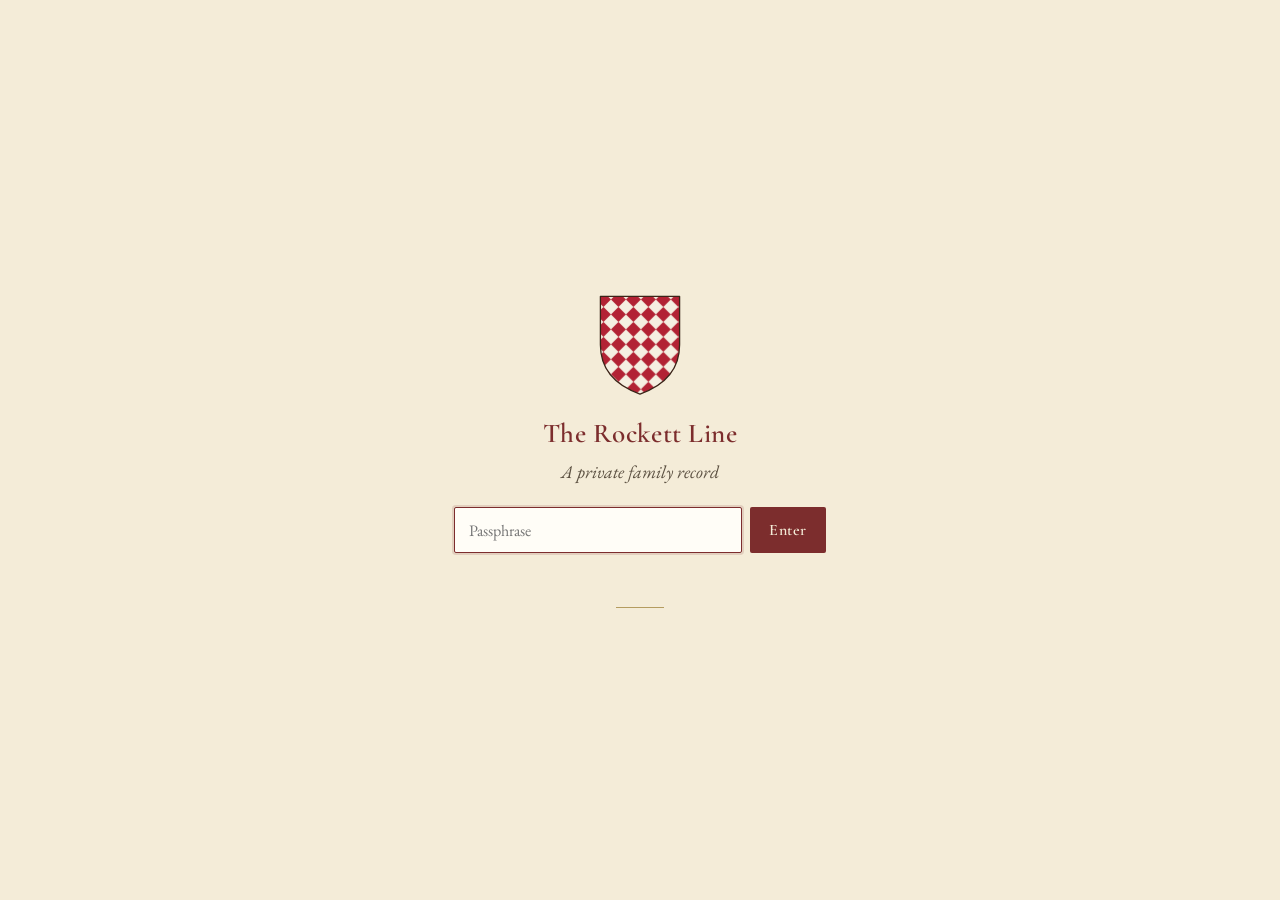
==== connections.html @ 7675bb27 "Sync public site from geneology-researcher@cb0ea0f5 Mirrored from public-site/ by the sync-public-si" ====
<!DOCTYPE html>
<html lang="en">
<head>
<meta charset="utf-8">
<meta name="viewport" content="width=device-width, initial-scale=1">
<meta name="robots" content="noindex, nofollow">
<title>Rockett — How the Branches Connect</title>
<link rel="preconnect" href="https://fonts.googleapis.com">
<link rel="preconnect" href="https://fonts.gstatic.com" crossorigin>
<link href="https://fonts.googleapis.com/css2?family=Cormorant+Garamond:ital,wght@0,400;0,500;0,600;0,700;1,400&family=EB+Garamond:ital,wght@0,400;0,500;1,400&display=swap" rel="stylesheet">
<style>
  :root{
    --ink:#2b2118; --ink-soft:#5c5142; --parch:#f4ecd8; --parch-2:#efe5cc;
    --line:#cdbf9e; --oxblood:#7c2d2d; --gold:#9a7b2e; --leaf:#6a6253;
  }
  *{box-sizing:border-box}
  body{margin:0;color:var(--ink);background:var(--parch);
    background-image:radial-gradient(circle at 20% 8%,rgba(255,255,255,.5),transparent 40%),
      radial-gradient(circle at 85% 80%,rgba(154,123,46,.06),transparent 45%);
    font-family:'EB Garamond',Georgia,serif;font-size:18px;line-height:1.5}
  body::before{content:"";position:fixed;inset:0;pointer-events:none;opacity:.035;z-index:0;
    background-image:url("data:image/svg+xml,%3Csvg xmlns='http://www.w3.org/2000/svg' width='160' height='160'%3E%3Cfilter id='n'%3E%3CfeTurbulence type='fractalNoise' baseFrequency='0.9' numOctaves='2'/%3E%3C/filter%3E%3Crect width='100%25' height='100%25' filter='url(%23n)'/%3E%3C/svg%3E")}

  #gate{position:fixed;inset:0;z-index:10;display:flex;align-items:center;justify-content:center;background:var(--parch)}
  .lock{max-width:30rem;width:90%;text-align:center;padding:2.5rem 2rem}
  .lock .crest-svg{width:88px;height:auto;margin-bottom:.4rem}
  .lock h2{font-family:'Cormorant Garamond',serif;font-weight:600;font-size:1.7rem;margin:.2rem 0 .1rem;letter-spacing:.02em;color:var(--oxblood)}
  .lock p{color:var(--ink-soft);margin:.2rem 0 1.4rem;font-style:italic}
  .lock form{display:flex;gap:.5rem;justify-content:center}
  .lock input{flex:1;max-width:18rem;padding:.7rem .9rem;font-family:inherit;font-size:1rem;border:1px solid var(--line);background:#fffdf7;color:var(--ink);border-radius:2px}
  .lock input:focus{outline:none;border-color:var(--oxblood);box-shadow:0 0 0 2px rgba(124,45,45,.15)}
  .lock button{padding:.7rem 1.2rem;font-family:'Cormorant Garamond',serif;font-weight:600;font-size:1rem;letter-spacing:.04em;background:var(--oxblood);color:#f4ecd8;border:none;border-radius:2px;cursor:pointer}
  .lock button:hover{background:#641f1f}
  .lock .err{color:var(--oxblood);min-height:1.2em;font-size:.92rem;margin-top:.9rem}
  .lock .rule{width:3rem;height:1px;background:var(--gold);margin:1.4rem auto 0;opacity:.7}

  #content{position:relative;z-index:1;max-width:62rem;margin:0 auto;padding:3rem 1.5rem 5rem;display:none}
  .masthead{text-align:center;margin-bottom:2.2rem}
  .masthead .crest-svg{width:120px;height:auto;margin:0 auto .6rem;display:block}
  .kicker{text-transform:uppercase;letter-spacing:.28em;font-size:.7rem;color:var(--gold);margin:0 0 .8rem}
  .masthead h1{font-family:'Cormorant Garamond',serif;font-weight:700;font-size:3.4rem;line-height:1;margin:0 0 .6rem;color:var(--oxblood)}
  .masthead .sub{font-style:italic;color:var(--ink-soft);margin:.2rem 0 1rem;font-size:1.05rem}
  .masthead .stats{font-variant:small-caps;letter-spacing:.06em;color:var(--leaf);font-size:.95rem}
  .legend{font-size:.82rem;color:var(--ink-soft);margin-top:1rem}
  .swatch{display:inline-block;width:.8rem;height:.8rem;border-radius:50%;vertical-align:-1px;margin-right:.15rem}
  .swatch.spine{background:var(--oxblood)} .swatch.coll{background:var(--line)}
  .ver{color:var(--gold);font-size:.8em;vertical-align:.15em;margin-left:.2em}
  .hint{font-size:.8rem;color:var(--leaf);margin-top:.9rem}
  .hint button{font-family:inherit;font-size:.78rem;background:none;border:1px solid var(--line);color:var(--ink-soft);border-radius:2px;padding:.18rem .5rem;cursor:pointer;margin-left:.2rem}
  .hint button:hover{border-color:var(--oxblood);color:var(--oxblood)}

  .tree ul{list-style:none;margin:0;padding-left:1.6rem;position:relative}
  .tree ul.root{padding-left:0}
  .tree li{position:relative;padding:.28rem 0 .28rem 1.1rem}
  .tree ul:not(.root)>li::before{content:"";position:absolute;left:0;top:0;bottom:0;border-left:1px solid var(--line)}
  .tree ul:not(.root)>li::after{content:"";position:absolute;left:0;top:1.15rem;width:.9rem;border-top:1px solid var(--line)}
  .tree ul:not(.root)>li:last-child::before{bottom:calc(100% - 1.15rem)}

  .card{display:inline-block;vertical-align:top;position:relative}
  .tw{position:absolute;left:-1.55rem;top:.15rem;width:1.1rem;height:1.1rem;line-height:1.05rem;
    text-align:center;color:var(--oxblood);cursor:pointer;font-size:.7rem;border:1px solid var(--line);
    border-radius:2px;background:var(--parch-2);user-select:none}
  .tw::before{content:"\25be"}
  li.collapsed>.card>.tw::before{content:"\25b8"}
  li.collapsed>ul{display:none}
  .tw:hover{border-color:var(--oxblood)}

  .nm{font-weight:600;font-size:1.06rem}
  .d{color:var(--ink-soft);margin-left:.45rem;font-size:.92rem;white-space:nowrap}
  .pl{display:block;color:var(--leaf);font-size:.82rem;font-style:italic;margin-top:-.1rem}
  .sp{display:block;font-size:.86rem;color:var(--ink-soft)}
  .sp .d{margin-left:.15rem}
  .oc{display:inline-block;font-size:.74rem;color:var(--leaf);font-variant:small-caps;letter-spacing:.05em;margin-right:.5rem}
  .hold{display:inline-block;font-size:.76rem;color:var(--gold);font-style:italic}
  .emig{display:inline-block;margin-left:.45rem;font-size:.8rem;color:var(--gold);font-style:italic}

  .node.spine>.card>.nm{color:var(--oxblood);font-weight:700}
  .node.spine>.card{border-left:2px solid var(--oxblood);padding-left:.55rem;margin-left:-.55rem}
  .node.spine>.card>.tw{left:-2.1rem}
  .leaf>.card>.nm{color:var(--leaf);font-weight:500}

  footer{text-align:center;margin-top:3rem;padding-top:1.5rem;border-top:1px solid var(--line);color:var(--leaf);font-style:italic;font-size:.85rem}
  .backlink{margin:0 0 1.4rem;font-size:.82rem;font-variant:small-caps;letter-spacing:.08em}
  footer a,.backlink a{color:var(--oxblood);text-decoration:none;border-bottom:1px solid var(--line)}
  footer a:hover,.backlink a:hover{border-color:var(--oxblood)}

  @media print{
    #gate{display:none!important} #content{display:block!important}
    .hint,.tw{display:none!important} li.collapsed>ul{display:block!important}
    body{background:#fff;font-size:11pt} body::before{display:none}
    .masthead h1,.nm{color:#000!important}
  }
  @media(max-width:640px){ body{font-size:16px} .masthead h1{font-size:2.4rem} }
</style>
</head>
<body>
<div id="gate">
  <div class="lock">
    <svg class="crest-svg" viewBox="0 0 200 240" xmlns="http://www.w3.org/2000/svg" aria-label="Rockett arms: lozengy, gules and argent"><defs><clipPath id="shg"><path d="M 10,10 L 190,10 L 190,120 Q 190,200 100,232 Q 10,200 10,120 Z"/></clipPath><pattern id="lzg" x="0" y="0" width="34" height="34" patternUnits="userSpaceOnUse"><rect width="34" height="34" fill="#f5efe1"/><polygon points="17,0 34,17 17,34 0,17" fill="#b22234"/></pattern></defs><g clip-path="url(#shg)"><rect x="0" y="0" width="200" height="240" fill="url(#lzg)"/></g><path d="M 10,10 L 190,10 L 190,120 Q 190,200 100,232 Q 10,200 10,120 Z" fill="none" stroke="#3a2418" stroke-width="3" stroke-linejoin="round"/></svg>
    <h2>The Rockett Line</h2>
    <p>A private family record</p>
    <form id="f" autocomplete="off">
      <input id="pw" type="password" placeholder="Passphrase" autofocus aria-label="Passphrase">
      <button type="submit">Enter</button>
    </form>
    <div class="err" id="err"></div>
    <div class="rule"></div>
  </div>
</div>
<div id="content"></div>

<script>
const ENC = { salt:"e1W/mWmjAEGzTmHhSW2T3Q==", iv:"LN4sQVISkyPFhKyR", ct:"LjJBnIbdRdtpJTWv6raohbpurCUbW17UPvco7fS26ZyJZSO22QwA3wlmCf2byrlodBGmWz2NB0vr3lVQoAAYMPz4L9gin5+fmEEOR8oHtLZe6ggLqdg94fRGWh7iRPHu6Nsw3qhYDxemrfTzVdOZtyi3QHCpPTpW8kQ/gJPpuGs+vD5ccWLUSjMD7HdgiZ/M9EUOE5cqtZlgVQ0/O8SdwxVgbRkMb5B6p43gAO5A+ByM27Fu2+ILFxOx9maIkVUflepqIrWLL5q6dqVZHEQykKCyTtwI9GPzGVM9jRkZDmGVxXKhDNlTeaLoXb9QCNS7wZO71pYO+4G67Q94IUvyljxaW5KMAJ9Ik+AoXwDktz2PxLFTTdJs83/Z3kSXMr4OHhCHl3Nc900HvTVgKRqzq/ysl6drUzl3G2KvJmHGLgPZDVkRssddTltididOZNwlDlGr4PHEdDvc5Z32g6GvO2+EYwh8b8htQzcv/WfphgOOuu7bFcD8bnpqPHTpaYPJXNx3ooMla+E5Sna7jNq1sDsG2JtGbvOs7JRzgBvTPic5A230C3FkfiBAGRNKF/TqbxVsrqA8pxeiK9YCcAsdpZbgp6m5HktZeWR8rFt/zFaYuvtww2nL9kMN+zIB+KRFfn8ItvUCkxhp7+rOe+mhVOTea1X8CpU9FXVIvLIP9U33g7wtYEc5vUwWaq424uaC6un1GrXBF3X/67nOozUKJNkLAQPlh1T/Md/Q7aj8EC4Qg++ujLtmGb9NphUx9h0CEnoEQEKS7AtKyY2OOVBu7uNz6mh8I/M44rNqvBTOf7OXLl2DTfHuj0Tb0ewwjlcnIVnpagUvJ2lsZhBoCkT60iUO+SQW7MP8cDsxD5YFj5jBUe8N1o4NmtGpsxJoGk0c02q/Lj2DItgq78rIhY0bTDe6roK27D7E1mgxg88gQYAlZU6EanP6vmeh7a5J+gjsb3cf6GfcmC5mURHkf1+v8jcgB/IlzNaoeLBfCBdJdOsgBu5qwR+Gm+3UVrFjsPdJqv8nIvIhzzXnE3Uldl/gNMh5xiue7Id3OBnio9yqXNXZ5d4iAFqzTEdO+oqoyGL8k8K8UCAamVYIhuJ3Gf2iNZIQUHkfjYCzIffowG0mcgJnXKty1M4Vyllo6iVHH4S4Cbfh5GQABi3UiuZyCquqOGtUKNsNe8L1upfsPC/X0ipjYBl9ujIzIgKsGgC9nP/Kq4o4+D0CoOmqES8f6vnUCfJp61lQhYKe4a9+JXr8hbyjdppvQoui9203UlNr1Qb3BonqlK8JXU0hNXFc8/[base64]/BevDl/7IllGdREMpz1XYNlwIh9nu4eSR/JYrD/mKJ2KtF+HAlEga7+j+z/DLMV91COrFwjHJZKNapibEKkidkZQGbpUakLw/h1I9V4UoaZhe8S5OyDXdRnvoitzpPMgO+V3oYiyWuvlUyTdXF+IVfDdpFZLV2qwvOn5AqbvGT9jlDfQXuhpW2KMtUGzjhZ+BOTiuaJ4lwMUTFYb61oKXc6wxYejTGMFlMKwEbkZt0NrVuQOcHp2eJoZvjvQse7LS/r9f4+yBGXhwkJHMuT774kDQIGT/kspeq6PaL6rqk6w30EDE8kSpiz6YZVQySV8q3XtlLqdG4HSD52J5lVaGACGVuUoCoqdrtkE0k/dAF3i8fhIqwB9B2X6GCqbOlsw3LMpo5BunH14nbaiG/9JOI8WCIzt+Y4Yo5dZ+hXrjNhFhN4EAms9uiZ/P3Nb3XTVgaTtYvP8D37PgqlFda6nsxbMRbYh8kKoGyVEPshL/[base64]/C9APnK3Xci2sN6nhENWcfHu0qaE11DIGGwEkAUxy2Rj4o0/MJZbJWGeEWzl/fvrs6PIg6e8Lra/D9jrZdjfkcUu0zyGxnrEHOyROeQSMuJUshsnogWA20/r9pUYj+pT+7yCIOmLqfKpH6RfyBk18JfRzPukZPRlh4/[base64]/cu7ho+E61r8ESIPhn5aEmfIckxhD1W38SDb1MHHj2pbueXPcz7KRfKkVmu3P5X5+KIubL0Jy4n58G0/ChGLacDV5XLVyGc0y/e4FknewJYCAsUMYqzHDAoiYddv8u/gUkaH6Fjf8mL8ud5F925pjpmtT/Ly9kIu7YkrWDB+QXFZtWxKzg0p/EyN0Ak6fbq16av9CISBuaWjCXQZMZwqAJlxwA0aEk+nwp+jKZza/AyMVqQtnX7/3lG9ELXcWh+MQlmubVVcaMUMkKdRS4uv6yGXYjoA8YMC24di3oRjXgYiI1KHZcs6kQvelkBOlR+i0EkbX0LN11iPxcp04IGaf92zDOc5QaHjHxOCtc8lg8ZDsJ8CdU6WJtnnXp1LiW145KDeTreYg44dmqyC0qnBXlFNMKSgNf/i5o3qnqgME6vlgO8w+NYMfr66phPLqAGtR82iaXxJyVVF3XlDpFgSowbQzsGWgpHzwNEf5zpmqbkBAKlGrHamVXfAUOv/Ga5YG47kl0+wtM+cGJ/PQxGVQNdRzf0/CpdHdK4sOSi+uPgbqYy6Cgr6r1/gKZIDS0uh79j4R5SLbEuBZQwnJxbSrk6kEn5FfqWoQt/No/D4hFseBLDQGLGQPhqon5gc62jvyNdCVCsaOj/jIP/axd5ErNKHadCCNV05lAcbypm99aSCwOGdjjRM0D6/GsLFDgplmY/u4FgaA3hF/[base64]/ZRKvCXQqwUrNBCfIlR6gfKf/Ar28gFiirQOCABw9wRZJHeGERyYrRbBBJESFyYIRtka8mPnBbQWqhxZQjiac7bCZuGhAkWCi/qnXtTwUHiDOUtw8kS8iTF4CleehCZPwUurOcCxTiE/QO7KZCpynlZKM2QXHk25qLuLObJ5Pm+frgN5dHrFXnDxMon3cSXc8+zQjrcC4qcfOFhCEP502JHFhJ6HHYZpgdLLuUJIL2lAkf/yewO+9OaVLOAwhRDyOEg+RITeHZf6pvlNj2ygg2Lu0dFTkWkZ4PYgoGwV2VSxEDA923pliOz4+ETa2BmNZ5jQcc+y6GdQQ2AJ2TGaWOmwC9GF+erbIaqlRJHJSeIckWseCkxh9igxL87bkwyWjzXAVkwdKd6EI5iOw+50yY5GM5fXgwdZBVgAyPpmDw+iLey/aH/ozHIN0TaJeCUcp5wXl6Y+nbr/zc+5Rn9aMUGiE6L0gL8YULR/OTyd/YI4iUjrXge91QsGyQWoCNy8QvPEnxflFw089dcJlO5gYcv1M6bYIccyGuWTj0/mgm1ECRlSM6fqHkti1j54d9VvC70/LuLm92+jywYvDqkV7S1M4OS2+3RT579KhxNnx3uIOEEqUXRWYrGJBXyitIrW5PbrRzYMWjuq1GorY3YPgKUBSRt3K44qDKAMPuac4CvmFl8M0UhAPlmtt/bsLkR5at8qkbUwxiYN2+pmxnaiFKQ3l/4W7tuGaD4taH29My8yXhw8CYxHQs0WH5/aDZjMA2oqRVz0n1vJCwzIrP8AWmN359AiPJmu42kKa0D+36z8g6ydOJpkLCgXeBB+pgfqAwa1SrsznoSwD3/2qTyky3CNHMTlwI/JlIHsFoYUS+ng0CC+enJsl4EK97TOGJphIPUcPA1bNDL+UegF9s0DXUX4Yhm7fACOXYWnuCS2B6nPnhU70Bfspj81+LRJK1OSSUF6UTVNA/12fytG5zGlF4PZteWUcDAMGS/FmR+ewe5pwJEXnmYVJJUMU/+O1qwx/HGBay8/cpWc76R6SJ4WZPrCoA+LzM4D9WJaE/wRBJtiv+eQu90kYcrAQxCl1R6a9+UGCm5nahgxYRAUZVTHGSLxibuufe7LnFJjalBxB1Ji2C21+FtDECHzj3pJ0yEj9dZWwzfW7/ltr/Jrsh5OvS1DVTzfR5qjRY2XFOjTiO2U/MewmINJWDcDT9hqOTowf803rGpZ0UCss3eshvMxaNcEPukdDfu2fyOLxOVP8HHabD4SXttQJH73JpDr/rFhD+3UiIEFc+1D9cuNMvdKs25wmz/JV0LGg/Ts2welkTLuDtoay7rUsKi5YmxNHbTVGQFJW4ANgpjjKc/1ILg7L77c7LoD2CmQy+qmtDdYWOtQYz6+ssIecT+39lFgo2OZQKNa/N/hJ04PX1WUgM+zCJ095tm62qo8/qhenenZXIJkpozZa+0lri7TWm3d+1LQSrPbTlrGcZokYBjRy6UhjnsozTYIG2/zTsexMSt2ioINewsBFE+PV4Wv56TtEwVOOOoHyr7idH7Zz1/Citdfq0IYHtW8TVvsIhq2yzLkEvYQqRpR2wpWASVdbIMGP/yD4uWJVmMY012/7hzdqFvAGp/kZf1tKFoGI9gw4uO+lOm2wgW6gKf2pY+hqHcuEb44HG3jxPa7ONT1BJLKslgW+KzNW5TMBsaIB12sU7M7ssmDccCtI3IeUSBMXmKWLgTuL/FRxiJrSW5lmlGacTqLUqWEcRTtXPg8DKatszVEUDJpAEmDx5R0+Sr2/s9fLlVz4a9Etq4lewfyLMD8x3Obq9zjWjVsqpYqwh7LhvzC3Tj2ap8qn0FWn1NeEPDBjm3ye6OG/EUybiJrMGwmDJPor10iRV68XikaUfYLgQa/AgP+wEFAPOKYqe0T3Jq209Tjx92uS7N890uK6mfqfQpZOCTGHsq5yiAMP1Qvr4TsS5XVu3Myc+obotYvQJf+yOchczShNph1EAjICzVQamZsNNQxq1w+TujsKJQd0JkBcW4gtMMGXYi7hhg48YKdWQEYAJFWQ8ZTJGCeHjKfH/Cma+nx5AsFgFl8nn6tiJdYC+PuocXWwQmilr0Pc85paUpg/58+j1ZdbQgK8vi1msfMvCYh1KvMY18qgPTgQN/lt3x/9X4HpCKVJAm1ptaRhD2Q/[base64]/8MvEM2NBKrMWMVkV7E2w6UEpXLTDGNE99Xsv/nxYIMMGFIw17y9DZihh0SfIID2BdyPALYlTo1WHcxyYmxxkfoEk5p+5hRtos+I+u1f6bPEY1ACdkh+IE4ZJyG6LC9rz6VDGFPGgu2knWXSZCfqeb2ZXMqz/lBErQHZSO0cATKrwXxH1bZk9/[base64]/ZQ7qWqb2cdaNxCsAswpatndhaHVXX4NOvgL/maLhF/65+ke/jAz0HXIbsmTbTD/bB7+oFS72iMPs0BEvZpn3W+7M8G5TBhyCWnn7Z+Ma37OFI5VJXrA3uDyLjUbFQJctacALV1m3aYFGhhC73bhnVHwI1EBF7+Xpf6B4UIWx6idxtAgAH7mvUZgoxS+Xr66FPe4VjKDVRSE3RtGBUmXxkenh/WZF6XNbwvH3CHUb+MYq3gh3sL5as08B7TkEq/[base64]/fc2SggKTHzGl4+/Yp/PNfnaDu5gS5bTHdCpAe1nkt3DqOai1e0eU8ePUczyPRh2Q22egBZBXdzd28ZMXs8ir8UQ7fAK1bomxrzOzwymlwU4ykjFklDk8aKcBkMjugZaDxS0celTwqBpeE2roZAJytIHXZTst/e1cSxqOOfQbBZh1CNwp8HAp+wQqUpo3uForSlmhgxy0YJ9H0/XjCuXOSJJn3obZQp3Hc6O8iIMNKu/inKvW1UwnpJl9Yb3K9QFomL0ku34TGK578u3FKFweZUQN5ZUj2p1uozLIiMnbaKJrbIGgGyx9pa2QdxAN00bQg8fqB92a/BztSZK/96WV1u7qbIqEwKOPunkQeKe+ILyG9fe1tO73nD8Dxh1Xh9e+Ct1hbdXEvrhGrZSofq63a62KltdlZLHpgYjzhhuMN3OsjxspP5+VupQokbN+oG/Ziu5l4/UpU6lAcBCeUSzrAIwYBWUcISmQQbi3g/uQlW53pMBIoZGTgylVViF6mn06Z0vZdkUo0hnt9pWbtHQ0nnRiQ4LXmWju5yGqTMY2cqnmEELCD+EvlDM2wU5hF2cy4NCPDtXhfo4cLZp+KCuazmPdVrhvpbfIQdEFYaO4L3cjs+V8/15gfgumKQt0XWjr0N5ByUHzFwoamZlHMAemvxWwCAsV5T94oFfyhSKSM59Y/GksoX8ycT3q3eyhWGOUj1fSV7CZa1MBk0xr8Ort3En/mZ/6BFyAeGozv67ZWVZNNUacXnMxY1qb6qsltnNqSre4qwvP8uX5bGFWFMSTy6nrD5nIYTzUwjCkcBB8y0/GSFyra+PGWIln9r3eTD0prbx24tG+YqlZffYH1UA0oTdOP1GL79zsUicGW+VSfgAtA4OKxhua1Gk7f/ABjVCvkl+YxzgQ/wk+/apg3yvsXYYp8H2+FHy70m66yNbA3UzV0+6pqVDsdiZkRfTGUyqAxuz7RQm90Q9xke8oObcq+qErS9ql/[base64]/CfN4nqZk6jsLQ06MOfXnW84Ky3BxfZS0p0EicxfO6E0KjnD9ThEMcrkFwDbw9ew06MgoLtapbhChNQjZ9hyRfSqcXORzdtdEli1AUJ34pnLs5aPck98pdcG1MnKI8zEqlvOcCodcOuOv8VnTzpfQUmLVU/w89Kdzx86o3jlbp9wOXJ5cUz6LzUnbV/lL0DyBzTaibYmwPtqmdvWvNn9XybE9/m+X2Bi+Vz/Mc1M6XhK/4s8mJXueEcdDH2D6yZRMv7Rr3Uh5RwlcjMI6YqH3kXBhR5yJ42fo5fv3xtcyeHVmrRZbfwwwlnwFvUAjlPQR5sKmWTdZrHNCiet4e8A5y3HRmgEaR9rFu5jAPLlro1Vt4pv4fbu1ayZzs8jq/xonFKzB68hyx8f58PDrJSMgplpnS4C+9RgeZqCm+yAnlGZOfLzb5/5RhN4gTLnH0Y8n5EgjnTINP6IwOoFidIoSlZvk4MZYKe8jPeE4EvbJ+cynV+xZshggIzJBPhTqW4zN7I8itI4ne8ODNZd01L5ATjKVOx2NGUHENgK843A7b/[base64]/dsmDwf13JCuePy03ut+EhP571oNdD7LxI/aO4L8xsC2TyNLJMiGDa3rY4cXT2Lbt9gpPgQGvUH3iVx7hL52rf5AgwjT7t1GckeAKr+00cbXT7c9OZJCkU5jhIlAH8X7n+YI/eDGd0dg3Z7GyZfkSkVqb+ZVxiZeGhAtMBpCPHfAw7UZe+COFpDvBhv7DLCz9bGcKUfBfOcPXiA6JvpLoWSidYNof1XJHSm/E/6cvPkFy4/7Esyme1E2YUa7qu2b0NkJ1My+3mM+3BK1ie27iKzesvVfkld7mKIsl0UxZAV247BpvcqdZkOzkLZUTMxR4c66UoYtv6BxmhlRiNTb4D1JnHndXJtMr7cUXIIj6Pim0Z++BIOVcbUrdWfZPQk7HpVXcymvA6aJuPCyObP+kFirEbKaYEvLXJix/PhWAVN5ed0PfOtqaohP6KOkeJ2v68sKLrPYZVs7AYLq9gkAN7aDz2S8QfcFqdnTGLnh4zLn94Lk4Du9tQh8l4QxFof6oBDkxnKuEc2meSZ50kyeUtVyKkhXZ1zk+fj2EthnnX4WO0mz69k5Q4rG8/RGwwaIVBySGirxzTmbsUsjDQA1xOGJJFdXqZGcCduEXO6aEVHrSbSJ6P9VDifybXULw5bGrRb5GN4W7Yfz6GnBaBKowkbPEhbCoqR7uAbh7AAcrxKclt51FHVsMtbfc76o2f1xjcUBdCaXuHGWNQ8IiXgf+4JE/plSGv/q+T436KrtmFQxeuiMhb+3vBOoRw1eWb3HsOs6pvERD/1lZi94BLGUt5sKtzC++o+fGAxfUE/4OGP0Igdg21YeK9ZxQBjQTfT+qEPEf44AxgXlgLh9cte1k0XXPbwuA27T7UWJhzIeyCdDHvBUtI8nZKcV3iCrk3evFae2Z/1BhRiCc7M2LYQxk28gCSyjtaDGL2yt5BCgD4cI7ykzbM+yOjLe0wzbRT5KrJq9Axzda4kNmg7y3mXyyOTFwiRFwtDeyYNyz4diI1CoHup+E61BatYQVEL/yfzhNvNOJ6exlDm0Ou/pMfe0h/E9Iw37qBWknJ1Fjwm4P9xxO1Al0Sa/YOIxi6LmdY7YGRjtB4kZN+FFJrKgvA87OufYRx9J7WKwz021c+kS/5b1HrxoPEaXmjaCUWKgtJxS4RxuQ856/73RDX/OirNlJfLyJiMh0TuPoK6H5uUWobLorbbwVBafW5GjdjAnyIunJ+a77cNKgsa4BoC3DtdrE6nt98n82g6QUxuLCb4JXFTfhKg9BOicClfAFz8FSf4Z5/JV44ui/L2D3boMlRNId8MVCDWEV6n8j0B6gRnd3Ntdu66S3trg+u6nY5PpMFi9/B+P8T/Umn3TYzm4FspGDAYm4F4aEdxqPlo+n7eMoG8GnHLQ5FTjTYq4FKuYpsfZKITrAkinvUZ+8P9CC+doGK3q2KKlUTSUCWJkpoHwPvp0gqz6TPRdobRCTH+cBtxxLGGYjZfdCmJg1rUIXz/ALXM7jSRIAILLdabxiBH/ZHNdPq//mx0OgDGn2oSc/15fIKn5M1g02qWueD2ssBhMhA2y6+lP4aNde7/VBy67qZ1b82P9ZRibumHcIAuaLt/UoZXWYvpguZyvKyMTd+pFabwNemnQh8OgouVpPy7dtbhYgy4bnjhd37T7reHCempEIISwObYcWfjNJEIdYqTiuhNoZMuCa8NG0pHnYTReQwmmhMLC5sWX1p+CyFLp2tOvOglsmQjYReI/vNgYvApmRTMp0J0z0/W4Dw6xcgrU3w6jsCmngyxThE3crwQPXWIl2G0/uFMK0B/B+9lDcqTtrD2wbed50ZPIsx/75mh2YlnguWOnPsHfmrlE9IiMnkTxmLnGUhk+eLwLhTnv5L6+cNDoVOUnLX77yCtno1KpnOTz5xWi9uBrFsGqXqaxQycSyztVoFHlx0FpGuuFyVYgeXU8abH0KhY/jo/s+y5ZhpbHMimv0uUu/iKpemtqWtiWdeGZVIrtbVmgbcrSwQp4FmTK4Dl82V8+TiueDut9XQe0O/29Wj3QG2BtrmhVaZhvSNiCBCbTFrW7kIYC5Ds7OA7k5+ffAG6QUdnvTCg/Dzse3CmkWGYFsLgejvaYPfDj3qOyZV0f1alWoFrEamofdV3BpyhOehc9iwDZzqHVv/G1W2rTOvzte9BmmGzQmGhs7Ql3t/U5ocSdyynKf7LUvhpzae7HT1z8MW7LD6itAqgw94npdBJM59u0N6KZp6BpdcbUe3pWeQEE3YPdJrILQfhWCj2liXUY9D9nN1/JTzfAWMbHzFHpO/BK9MWc8L1lAuQ4xIzWOshDfq8FNsHvIRvjuAQwu8RJG6mk0aDhCkz8Rb2KnJUx3QPqUNFMKNmP/LP9BfHpSdOUTsfP6/nETkEUfgWKqbccRIOSa7C41aAfCKIl71eEw1H4FZaYgYzL4a5lRgOpOjeD23nccmYqmJPj2lRoC/Bu/uoCR6Bb2QGa6EqIGxxch6e5TkTqT1+8Z5kKhMqV/QI1fwIhskVO7pGtftR3m6iKlovU8gH9rNKb1ddOyVGttF+DaVCFOQgrsoCaHnxQk9pQFHtamXghufmhiLdE2RyK+suf8/j+zARqV7xIznf5uFO3MuVk720RUpabezNLBZSbgSLL0oPYtStOFmqCy4O6/mQWmOZUP9d6ymtRbvUErsSpdw3pN/[base64]/BivZmfkQP//lDkTIbxaxfPol/ct0PcOy0wGPQiL5lZ452wZUQnE7Z29QC4Hi827C2XO3ywFUuvRHSIzbvb9nMFKX77TklSTRiNUzeffWzc4TEY/rgRHnPtXbSUClxokWL1L28qgidAbekUQPTo5KVSD6CU0zgTWtOYAx1vgE2qPZeKyMOLy+P8j8zU/F6SVBrXKudunkU3KMMLl1xp3dkAUx+0VwVlicdSF90o0K+HCwAo+EgKx8/UGZLZP4mBqHxvZDyhiGTFBjieNSj+JeGo1Y9Yrr2mORzsud43fbAHNZ1oNaVHRtHEbMJEHCiW/YzLDlONNcO4uZ/JpUPiXuf2GbRQRjUc93uPUcWtLnNE8XHz+wiFt/vB9CaYSnW3SOrjHy5mwTndgw/0vBT8auSQjhejj4cRqhTL4fHzQR00H/gj5RMGzZnNXj1xQfUih1u3QEXkTMdHbs2GoxPQkdKcx3nWXRxSKMlfUliRIXjXjhK1uo+yDhAPsRHsRM/w+AeF5w8TUm5wpG/dQJTQBGIFdPbkadQzSSuPW9wJCi9fAiXqarmRpICkTcErDbCRLgAURUXvEFIe2do8PSB1On6w6mMKTcdc5ydJvKaCMHwts7FxeYsRwjfnn73e1Wx9Tt0AmKlVgE0i/Omyf1cpwB4/524vkiyGBgKXRUjutI5gZWgdtZkppJmigT+/[base64]/PQbeHmm45VcxoTGMMQ+NPgv0krwpO6FwEeeuNBIF+J3+IQFTAN5FyXze33CbHdbszTTg8BapoSeoks5QAepPAX4/ba7iaFvmeJeVl9wBFUie9DKtlthvdy05AC+FlQPYg8rK7ehs+UbWJCn3uYoV1/R5yz8RJvIhvaJlovvr/nM7pqPfIebyy9uS/uGVV8zMW31/QpEY106C5H2WsQmb+awapKFG5fFcp9lKOR1gZrnupv2jxQ9w9E5iMzzQ9GAC1Q14calHQg8oMWBM9aFrIZB6fQNk+rRxSzsPACcrmSzJ3I8/Y0mz4IUx6dYIlz1uB/+N4bIm/[base64]/oeERFhvvg/YBWlGamcJv6dnDM/Bp1DyEYKKH0mHXDGTgUaPFi/IM6Nc4dkGrwZrNUyChJF0SjGhXkRxm+xerta9V3fO1+MgGMlpeHJQY3LzXBb07S7sa2koiuu8q8KtGfuuSMgNBbaVdGkEg3RndLCyYuM5IlvI27ImbwJ+7a0Llf6AJbIjZvFN+kmA/naP47GYjMyDlnojsq6CGQvqYq5J5ChBKHHxNogjhqbeUf70VeDOuUEDoYUrl0HFoh2NW2+V7Am6OZ91YEZzucZ/NBuIxVciihguYCRP0NOrHG5JXdUbRSEoV0xSkBmYT9x+Cmo/XrUAO8rVNgQ/hrEfFTLOQl184ZZI+B3Ys1mUrKQ/[base64]/qEuFubdXv8W7pZFTnDmxan8tOLB8whl39h8/Ock7RgoPQ1QmBFALxZ8j2Xx8inrYw7UvPUoNFYO0siJBLpw2JoOO5Nz791gqjl9HHQs4Qt1ETU5xb2shypl8M0QMM0Dt1NkDNnsUJtC/[base64]/0BTkK/HlOUhZYPIRNadoLPmv035c/ClU4jcJB2DfW0zfT60u1LvpUy1r1vuYgLa2WLYui6FlkXopnsmSm6QpetTaoWE/DG2y3A73JwyEy1xILFShS5mHwsO8DjOi2Dua0Vv9maH0cONK0Kcs9BuaFHOXPq7CHxfzTgr+p359G2lK26b1GdEiY4EjBnWTRpxWm7EDuRnsI+UwQQpIlAvq8FSefw3aw1VWSmFp6kbpoT04PFh/tKZ1EwGOSjku+wFXsMQVDa9AZ6Ll2YI7PutZ6eGl4Mf58XtFVM7KVxDS2dO/tG6zSeRS9Ki7+sYJcrBkqndTYfbzMO8ghrz27gSnbWm3gY8sbf0uumwY1YF0880XddKYjGAA4Zxb1EdAPJ6l6zObuzOO9KlTdicgKllQRze7XjS/8z3FLlB4p7FYR6qSF4nGwKedqXePtfTfhS1kYMVWaKYGbOp3hz9bjYpiGKHXmF8ZkR0CCtn0Q6Ms3BXgmb6P6oZwY2JYubSuVy+bihD9Ad84LjWKghNMabilBfhZNC2jcO+BDe4A0ah+/wFzi4RLs3TvQvgCR3/+gilZ+JAZlol96XmIy35ZgEki7vDDKYHPCXfBTN6DAviDOKWUhcQByeslA1u+4LytDfykq9qWzYVvksMgMEt4HG2DtRyKb6pPQV6M5Zr75IMXCmxOxNBFIg8iNgZy5hQ6+NujfOGnM4w22DnyZhwGghlo7BOS9CB1Fe+k9x2afEIBnl5S1WdLZ6D9v2qI04/CEXWjYDJLvh3Urjl7r+ESZ08Z3uhCuUVdF1j16mBUMVrFKiZaOmkjcu1olr4nF7lA70pdKiUdwQQPDCTWplL74w//[base64]/faLzHwvNCqcLtNsKKAAZayVfmVosuAKAioUT6lCKszQLQF95TrlqNnjdV1i2qemu2+/x9SaUf+qISzDwMpfN8p0CpsH75UQDiiVMXyZeqr/V3o2r8PgcFQDiEzMk9WvjGMOsuJrt4Dr5//[base64]/vmKzNa1A+UbLD9fIMvcNsUnVxFLpMUE6GppO/67ESNhAHmOG2DT1cVUSqD8ucK6WhAcSPnTdpS2btvQt91O8hZEFyUh+H/9ro/Os2Fdef881PFYQSRFs3E4sbj22/aI6HgtBxfAbIxRefuaYYd83FKAIXNgfX3s97/MHKPWht8QdUDFMhraXAsOnuwiKVxFvJvI2p+/[base64]/am2fuoHxvjRRUSMXeyS6uiQS2QWHlwNOpaZQdQGkaeDpaNYcFxxXR2MftDX/MCcxWa0Fa2ICXB+/Yg1ynuxvoDqEUM/N8iNAcok4nIGp/SzdZ82r3E2vKGhwrIPN6WxC6X997iLeK6wOewmGtpNNkNrO80PtmrCTMEjXP2o45uSVAUZT4MXyM8EkbMelVSe4qb5IakvNDsKZW/VzL/yaO2BuxptcyEYrOhcOKVGR5Uf9p2W/[base64]/6n+BmceLkk6aqB9GIPndSBAx/5VeUikBbh216/dMDejdcpTV6wxomYCbsWvZjWhD1Aatbj9h36r8pRTFIb7aMGqA7gHdJLwRnO4+K9LUjt7lTVPycnCH1humhZur64N6JSEc0AMAhmxDWB/bXvQYV5zSxZi9sWk1KqnSK2TR0277P7ehxg9wFF3Vx2hwINKc8WSqJDFM4nIYqhrwEhnTMARup26CjRZZ4HzIZUvJC0guoSlwFmWxYP9ksNa4JFyZtGvEOX48zmQXlmvHpKWCemrgz6SBJQb919vM1km2/GuHmg0oCHbNdpNYtM/QprKEoBUUx30g6nNqen0TzKOEyRCXWYV1t59byvvGcNHf7bXrDfkfF95feTih8szowkERJbllQ3r64LbGshpIazsu/[base64]/7bfQXov2ds9KcDJ510itXMYGUMjZtfkRphjYw8ylqQF3yHanQuhnCaeo2/05IJAa+CUzLkQMB0yHGvhuWkfebUzITSMggae7mzoAXint9Kqth+uzzSU8RwE0F+bZ86IN1Ikoso0mPi51IuVKBV2e1eq2AB1cM+srQu/5FMvkV/1TLtACvA5rHHNywJnPMfxtb5+vzBmJxB0vUJZslpBZbaFdh1xKfRGkqEOoAHoQpI6EYE5O1C74j3lopmpxccRJrLcAihVB8Zqk2sGfoFg8S8ajF9vQfVbw3FVJSn2IOfxiRgjXVZ/DOciSCbCgmHtrusb2CxWsB/WAz2xFm/[base64]/5iAUuW/zEjXaMWCf+viPtlAp4DZMJYpro77itbfhrDiQQtkUcwyZiDM6AKEoxePfQmVAeVWOINmykV+EFerZSK0VjYrotaAL5ORL26PYfMS7xd9Itb821Efp/RIwieYyqAvyEZvyMIlyvEiDnQv08qGPQWzgCizH/i9u8Y7Jkrp9GHPZQfOh6Mo+bY4G/4X0SZeUlYo1jLNZr4LnuL7j9E7ozGwEycLeIFyheSHiKdqxqMb8BmfKTg7C22ZAy9tchhm6JvFHRBTfWcvJ48O4Ah9jsnOSfA==", iters:250000 };
const b642buf = s => Uint8Array.from(atob(s), c => c.charCodeAt(0));
async function decrypt(pass){
  const enc = new TextEncoder();
  const baseKey = await crypto.subtle.importKey("raw", enc.encode(pass), "PBKDF2", false, ["deriveKey"]);
  const key = await crypto.subtle.deriveKey(
    {name:"PBKDF2", salt:b642buf(ENC.salt), iterations:ENC.iters, hash:"SHA-256"},
    baseKey, {name:"AES-GCM", length:256}, false, ["decrypt"]);
  const pt = await crypto.subtle.decrypt({name:"AES-GCM", iv:b642buf(ENC.iv)}, key, b642buf(ENC.ct));
  return new TextDecoder().decode(pt);
}
function wireTree(){
  const content = document.getElementById("content");
  content.addEventListener("click", e => {
    const tw = e.target.closest(".tw");
    if(!tw) return;
    tw.closest("li").classList.toggle("collapsed");
  });
  content.addEventListener("keydown", e => {
    if((e.key==="Enter"||e.key===" ") && e.target.classList.contains("tw")){
      e.preventDefault(); e.target.closest("li").classList.toggle("collapsed");
    }
  });
  const ea = document.getElementById("expand-all"), ca = document.getElementById("collapse-all");
  if(ea) ea.onclick = () => content.querySelectorAll("li.collapsed").forEach(li=>li.classList.remove("collapsed"));
  if(ca) ca.onclick = () => content.querySelectorAll("li.has-kids").forEach(li=>{
    if(!li.classList.contains("spine")) li.classList.add("collapsed");
  });
}
const form = document.getElementById("f"), err = document.getElementById("err");
form.addEventListener("submit", async e => {
  e.preventDefault(); err.textContent = "";
  try{
    const htmlText = await decrypt(document.getElementById("pw").value);
    document.getElementById("content").innerHTML = htmlText;
    document.getElementById("gate").style.display = "none";
    document.getElementById("content").style.display = "block";
    document.title = "The Rockett Line";
    wireTree();
  }catch(_){
    err.textContent = "Incorrect passphrase.";
    document.getElementById("pw").select();
  }
});
</script>
</body>
</html>
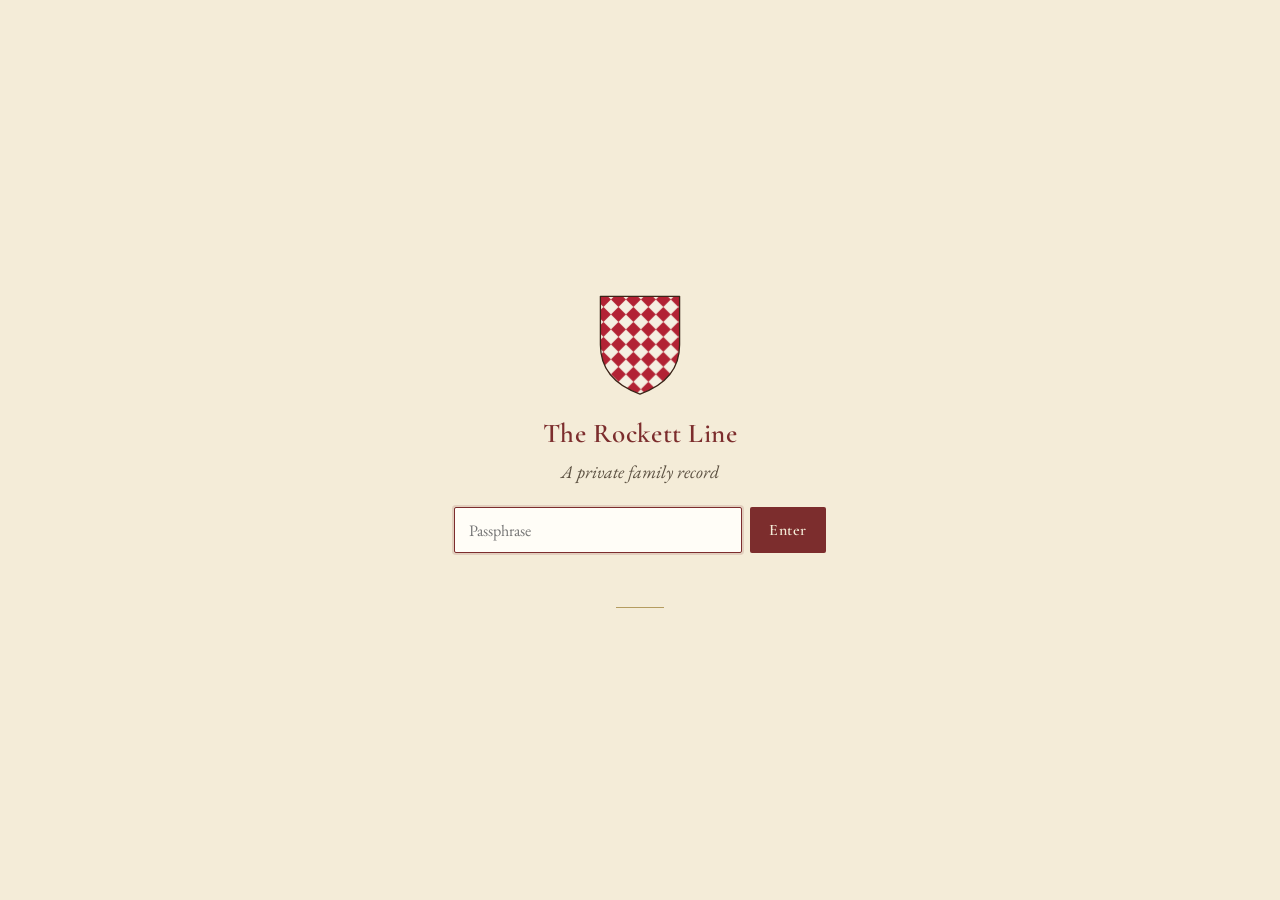
==== commit b95b84b5: "Sync public site from geneology-researcher@8af21b74 Mirrored from public-site/ by the sync-public-si" ====
--- a/connections.html
+++ b/connections.html
@@ -49,6 +49,10 @@
   .hint button{font-family:inherit;font-size:.78rem;background:none;border:1px solid var(--line);color:var(--ink-soft);border-radius:2px;padding:.18rem .5rem;cursor:pointer;margin-left:.2rem}
   .hint button:hover{border-color:var(--oxblood);color:var(--oxblood)}
 
+  .branch{margin-top:2.6rem;padding-top:1.4rem;border-top:1px solid var(--line)}
+  .branch-title{font-family:'Cormorant Garamond',serif;font-weight:600;font-size:1.5rem;
+    color:var(--oxblood);margin:0 0 1rem;letter-spacing:.01em}
+  .branch-title::before{content:"\2767";color:var(--gold);font-size:.9em;margin-right:.5rem;vertical-align:.05em}
   .tree ul{list-style:none;margin:0;padding-left:1.6rem;position:relative}
   .tree ul.root{padding-left:0}
   .tree li{position:relative;padding:.28rem 0 .28rem 1.1rem}
@@ -110,7 +114,7 @@
 <div id="content"></div>
 
 <script>
-const ENC = { salt:"e1W/mWmjAEGzTmHhSW2T3Q==", iv:"LN4sQVISkyPFhKyR", ct:"LjJBnIbdRdtpJTWv6raohbpurCUbW17UPvco7fS26ZyJZSO22QwA3wlmCf2byrlodBGmWz2NB0vr3lVQoAAYMPz4L9gin5+fmEEOR8oHtLZe6ggLqdg94fRGWh7iRPHu6Nsw3qhYDxemrfTzVdOZtyi3QHCpPTpW8kQ/gJPpuGs+vD5ccWLUSjMD7HdgiZ/M9EUOE5cqtZlgVQ0/O8SdwxVgbRkMb5B6p43gAO5A+ByM27Fu2+ILFxOx9maIkVUflepqIrWLL5q6dqVZHEQykKCyTtwI9GPzGVM9jRkZDmGVxXKhDNlTeaLoXb9QCNS7wZO71pYO+4G67Q94IUvyljxaW5KMAJ9Ik+AoXwDktz2PxLFTTdJs83/Z3kSXMr4OHhCHl3Nc900HvTVgKRqzq/ysl6drUzl3G2KvJmHGLgPZDVkRssddTltididOZNwlDlGr4PHEdDvc5Z32g6GvO2+EYwh8b8htQzcv/WfphgOOuu7bFcD8bnpqPHTpaYPJXNx3ooMla+E5Sna7jNq1sDsG2JtGbvOs7JRzgBvTPic5A230C3FkfiBAGRNKF/TqbxVsrqA8pxeiK9YCcAsdpZbgp6m5HktZeWR8rFt/zFaYuvtww2nL9kMN+zIB+KRFfn8ItvUCkxhp7+rOe+mhVOTea1X8CpU9FXVIvLIP9U33g7wtYEc5vUwWaq424uaC6un1GrXBF3X/67nOozUKJNkLAQPlh1T/Md/Q7aj8EC4Qg++ujLtmGb9NphUx9h0CEnoEQEKS7AtKyY2OOVBu7uNz6mh8I/M44rNqvBTOf7OXLl2DTfHuj0Tb0ewwjlcnIVnpagUvJ2lsZhBoCkT60iUO+SQW7MP8cDsxD5YFj5jBUe8N1o4NmtGpsxJoGk0c02q/Lj2DItgq78rIhY0bTDe6roK27D7E1mgxg88gQYAlZU6EanP6vmeh7a5J+gjsb3cf6GfcmC5mURHkf1+v8jcgB/IlzNaoeLBfCBdJdOsgBu5qwR+Gm+3UVrFjsPdJqv8nIvIhzzXnE3Uldl/gNMh5xiue7Id3OBnio9yqXNXZ5d4iAFqzTEdO+oqoyGL8k8K8UCAamVYIhuJ3Gf2iNZIQUHkfjYCzIffowG0mcgJnXKty1M4Vyllo6iVHH4S4Cbfh5GQABi3UiuZyCquqOGtUKNsNe8L1upfsPC/X0ipjYBl9ujIzIgKsGgC9nP/Kq4o4+D0CoOmqES8f6vnUCfJp61lQhYKe4a9+JXr8hbyjdppvQoui9203UlNr1Qb3BonqlK8JXU0hNXFc8/[base64]/BevDl/7IllGdREMpz1XYNlwIh9nu4eSR/JYrD/mKJ2KtF+HAlEga7+j+z/DLMV91COrFwjHJZKNapibEKkidkZQGbpUakLw/h1I9V4UoaZhe8S5OyDXdRnvoitzpPMgO+V3oYiyWuvlUyTdXF+IVfDdpFZLV2qwvOn5AqbvGT9jlDfQXuhpW2KMtUGzjhZ+BOTiuaJ4lwMUTFYb61oKXc6wxYejTGMFlMKwEbkZt0NrVuQOcHp2eJoZvjvQse7LS/r9f4+yBGXhwkJHMuT774kDQIGT/kspeq6PaL6rqk6w30EDE8kSpiz6YZVQySV8q3XtlLqdG4HSD52J5lVaGACGVuUoCoqdrtkE0k/dAF3i8fhIqwB9B2X6GCqbOlsw3LMpo5BunH14nbaiG/9JOI8WCIzt+Y4Yo5dZ+hXrjNhFhN4EAms9uiZ/P3Nb3XTVgaTtYvP8D37PgqlFda6nsxbMRbYh8kKoGyVEPshL/[base64]/C9APnK3Xci2sN6nhENWcfHu0qaE11DIGGwEkAUxy2Rj4o0/MJZbJWGeEWzl/fvrs6PIg6e8Lra/D9jrZdjfkcUu0zyGxnrEHOyROeQSMuJUshsnogWA20/r9pUYj+pT+7yCIOmLqfKpH6RfyBk18JfRzPukZPRlh4/[base64]/cu7ho+E61r8ESIPhn5aEmfIckxhD1W38SDb1MHHj2pbueXPcz7KRfKkVmu3P5X5+KIubL0Jy4n58G0/ChGLacDV5XLVyGc0y/e4FknewJYCAsUMYqzHDAoiYddv8u/gUkaH6Fjf8mL8ud5F925pjpmtT/Ly9kIu7YkrWDB+QXFZtWxKzg0p/EyN0Ak6fbq16av9CISBuaWjCXQZMZwqAJlxwA0aEk+nwp+jKZza/AyMVqQtnX7/3lG9ELXcWh+MQlmubVVcaMUMkKdRS4uv6yGXYjoA8YMC24di3oRjXgYiI1KHZcs6kQvelkBOlR+i0EkbX0LN11iPxcp04IGaf92zDOc5QaHjHxOCtc8lg8ZDsJ8CdU6WJtnnXp1LiW145KDeTreYg44dmqyC0qnBXlFNMKSgNf/i5o3qnqgME6vlgO8w+NYMfr66phPLqAGtR82iaXxJyVVF3XlDpFgSowbQzsGWgpHzwNEf5zpmqbkBAKlGrHamVXfAUOv/Ga5YG47kl0+wtM+cGJ/PQxGVQNdRzf0/CpdHdK4sOSi+uPgbqYy6Cgr6r1/gKZIDS0uh79j4R5SLbEuBZQwnJxbSrk6kEn5FfqWoQt/No/D4hFseBLDQGLGQPhqon5gc62jvyNdCVCsaOj/jIP/axd5ErNKHadCCNV05lAcbypm99aSCwOGdjjRM0D6/GsLFDgplmY/u4FgaA3hF/[base64]/ZRKvCXQqwUrNBCfIlR6gfKf/Ar28gFiirQOCABw9wRZJHeGERyYrRbBBJESFyYIRtka8mPnBbQWqhxZQjiac7bCZuGhAkWCi/qnXtTwUHiDOUtw8kS8iTF4CleehCZPwUurOcCxTiE/QO7KZCpynlZKM2QXHk25qLuLObJ5Pm+frgN5dHrFXnDxMon3cSXc8+zQjrcC4qcfOFhCEP502JHFhJ6HHYZpgdLLuUJIL2lAkf/yewO+9OaVLOAwhRDyOEg+RITeHZf6pvlNj2ygg2Lu0dFTkWkZ4PYgoGwV2VSxEDA923pliOz4+ETa2BmNZ5jQcc+y6GdQQ2AJ2TGaWOmwC9GF+erbIaqlRJHJSeIckWseCkxh9igxL87bkwyWjzXAVkwdKd6EI5iOw+50yY5GM5fXgwdZBVgAyPpmDw+iLey/aH/ozHIN0TaJeCUcp5wXl6Y+nbr/zc+5Rn9aMUGiE6L0gL8YULR/OTyd/YI4iUjrXge91QsGyQWoCNy8QvPEnxflFw089dcJlO5gYcv1M6bYIccyGuWTj0/mgm1ECRlSM6fqHkti1j54d9VvC70/LuLm92+jywYvDqkV7S1M4OS2+3RT579KhxNnx3uIOEEqUXRWYrGJBXyitIrW5PbrRzYMWjuq1GorY3YPgKUBSRt3K44qDKAMPuac4CvmFl8M0UhAPlmtt/bsLkR5at8qkbUwxiYN2+pmxnaiFKQ3l/4W7tuGaD4taH29My8yXhw8CYxHQs0WH5/aDZjMA2oqRVz0n1vJCwzIrP8AWmN359AiPJmu42kKa0D+36z8g6ydOJpkLCgXeBB+pgfqAwa1SrsznoSwD3/2qTyky3CNHMTlwI/JlIHsFoYUS+ng0CC+enJsl4EK97TOGJphIPUcPA1bNDL+UegF9s0DXUX4Yhm7fACOXYWnuCS2B6nPnhU70Bfspj81+LRJK1OSSUF6UTVNA/12fytG5zGlF4PZteWUcDAMGS/FmR+ewe5pwJEXnmYVJJUMU/+O1qwx/HGBay8/cpWc76R6SJ4WZPrCoA+LzM4D9WJaE/wRBJtiv+eQu90kYcrAQxCl1R6a9+UGCm5nahgxYRAUZVTHGSLxibuufe7LnFJjalBxB1Ji2C21+FtDECHzj3pJ0yEj9dZWwzfW7/ltr/Jrsh5OvS1DVTzfR5qjRY2XFOjTiO2U/MewmINJWDcDT9hqOTowf803rGpZ0UCss3eshvMxaNcEPukdDfu2fyOLxOVP8HHabD4SXttQJH73JpDr/rFhD+3UiIEFc+1D9cuNMvdKs25wmz/JV0LGg/Ts2welkTLuDtoay7rUsKi5YmxNHbTVGQFJW4ANgpjjKc/1ILg7L77c7LoD2CmQy+qmtDdYWOtQYz6+ssIecT+39lFgo2OZQKNa/N/hJ04PX1WUgM+zCJ095tm62qo8/qhenenZXIJkpozZa+0lri7TWm3d+1LQSrPbTlrGcZokYBjRy6UhjnsozTYIG2/zTsexMSt2ioINewsBFE+PV4Wv56TtEwVOOOoHyr7idH7Zz1/Citdfq0IYHtW8TVvsIhq2yzLkEvYQqRpR2wpWASVdbIMGP/yD4uWJVmMY012/7hzdqFvAGp/kZf1tKFoGI9gw4uO+lOm2wgW6gKf2pY+hqHcuEb44HG3jxPa7ONT1BJLKslgW+KzNW5TMBsaIB12sU7M7ssmDccCtI3IeUSBMXmKWLgTuL/FRxiJrSW5lmlGacTqLUqWEcRTtXPg8DKatszVEUDJpAEmDx5R0+Sr2/s9fLlVz4a9Etq4lewfyLMD8x3Obq9zjWjVsqpYqwh7LhvzC3Tj2ap8qn0FWn1NeEPDBjm3ye6OG/EUybiJrMGwmDJPor10iRV68XikaUfYLgQa/AgP+wEFAPOKYqe0T3Jq209Tjx92uS7N890uK6mfqfQpZOCTGHsq5yiAMP1Qvr4TsS5XVu3Myc+obotYvQJf+yOchczShNph1EAjICzVQamZsNNQxq1w+TujsKJQd0JkBcW4gtMMGXYi7hhg48YKdWQEYAJFWQ8ZTJGCeHjKfH/Cma+nx5AsFgFl8nn6tiJdYC+PuocXWwQmilr0Pc85paUpg/58+j1ZdbQgK8vi1msfMvCYh1KvMY18qgPTgQN/lt3x/9X4HpCKVJAm1ptaRhD2Q/[base64]/8MvEM2NBKrMWMVkV7E2w6UEpXLTDGNE99Xsv/nxYIMMGFIw17y9DZihh0SfIID2BdyPALYlTo1WHcxyYmxxkfoEk5p+5hRtos+I+u1f6bPEY1ACdkh+IE4ZJyG6LC9rz6VDGFPGgu2knWXSZCfqeb2ZXMqz/lBErQHZSO0cATKrwXxH1bZk9/[base64]/ZQ7qWqb2cdaNxCsAswpatndhaHVXX4NOvgL/maLhF/65+ke/jAz0HXIbsmTbTD/bB7+oFS72iMPs0BEvZpn3W+7M8G5TBhyCWnn7Z+Ma37OFI5VJXrA3uDyLjUbFQJctacALV1m3aYFGhhC73bhnVHwI1EBF7+Xpf6B4UIWx6idxtAgAH7mvUZgoxS+Xr66FPe4VjKDVRSE3RtGBUmXxkenh/WZF6XNbwvH3CHUb+MYq3gh3sL5as08B7TkEq/[base64]/fc2SggKTHzGl4+/Yp/PNfnaDu5gS5bTHdCpAe1nkt3DqOai1e0eU8ePUczyPRh2Q22egBZBXdzd28ZMXs8ir8UQ7fAK1bomxrzOzwymlwU4ykjFklDk8aKcBkMjugZaDxS0celTwqBpeE2roZAJytIHXZTst/e1cSxqOOfQbBZh1CNwp8HAp+wQqUpo3uForSlmhgxy0YJ9H0/XjCuXOSJJn3obZQp3Hc6O8iIMNKu/inKvW1UwnpJl9Yb3K9QFomL0ku34TGK578u3FKFweZUQN5ZUj2p1uozLIiMnbaKJrbIGgGyx9pa2QdxAN00bQg8fqB92a/BztSZK/96WV1u7qbIqEwKOPunkQeKe+ILyG9fe1tO73nD8Dxh1Xh9e+Ct1hbdXEvrhGrZSofq63a62KltdlZLHpgYjzhhuMN3OsjxspP5+VupQokbN+oG/Ziu5l4/UpU6lAcBCeUSzrAIwYBWUcISmQQbi3g/uQlW53pMBIoZGTgylVViF6mn06Z0vZdkUo0hnt9pWbtHQ0nnRiQ4LXmWju5yGqTMY2cqnmEELCD+EvlDM2wU5hF2cy4NCPDtXhfo4cLZp+KCuazmPdVrhvpbfIQdEFYaO4L3cjs+V8/15gfgumKQt0XWjr0N5ByUHzFwoamZlHMAemvxWwCAsV5T94oFfyhSKSM59Y/GksoX8ycT3q3eyhWGOUj1fSV7CZa1MBk0xr8Ort3En/mZ/6BFyAeGozv67ZWVZNNUacXnMxY1qb6qsltnNqSre4qwvP8uX5bGFWFMSTy6nrD5nIYTzUwjCkcBB8y0/GSFyra+PGWIln9r3eTD0prbx24tG+YqlZffYH1UA0oTdOP1GL79zsUicGW+VSfgAtA4OKxhua1Gk7f/ABjVCvkl+YxzgQ/wk+/apg3yvsXYYp8H2+FHy70m66yNbA3UzV0+6pqVDsdiZkRfTGUyqAxuz7RQm90Q9xke8oObcq+qErS9ql/[base64]/CfN4nqZk6jsLQ06MOfXnW84Ky3BxfZS0p0EicxfO6E0KjnD9ThEMcrkFwDbw9ew06MgoLtapbhChNQjZ9hyRfSqcXORzdtdEli1AUJ34pnLs5aPck98pdcG1MnKI8zEqlvOcCodcOuOv8VnTzpfQUmLVU/w89Kdzx86o3jlbp9wOXJ5cUz6LzUnbV/lL0DyBzTaibYmwPtqmdvWvNn9XybE9/m+X2Bi+Vz/Mc1M6XhK/4s8mJXueEcdDH2D6yZRMv7Rr3Uh5RwlcjMI6YqH3kXBhR5yJ42fo5fv3xtcyeHVmrRZbfwwwlnwFvUAjlPQR5sKmWTdZrHNCiet4e8A5y3HRmgEaR9rFu5jAPLlro1Vt4pv4fbu1ayZzs8jq/xonFKzB68hyx8f58PDrJSMgplpnS4C+9RgeZqCm+yAnlGZOfLzb5/5RhN4gTLnH0Y8n5EgjnTINP6IwOoFidIoSlZvk4MZYKe8jPeE4EvbJ+cynV+xZshggIzJBPhTqW4zN7I8itI4ne8ODNZd01L5ATjKVOx2NGUHENgK843A7b/[base64]/dsmDwf13JCuePy03ut+EhP571oNdD7LxI/aO4L8xsC2TyNLJMiGDa3rY4cXT2Lbt9gpPgQGvUH3iVx7hL52rf5AgwjT7t1GckeAKr+00cbXT7c9OZJCkU5jhIlAH8X7n+YI/eDGd0dg3Z7GyZfkSkVqb+ZVxiZeGhAtMBpCPHfAw7UZe+COFpDvBhv7DLCz9bGcKUfBfOcPXiA6JvpLoWSidYNof1XJHSm/E/6cvPkFy4/7Esyme1E2YUa7qu2b0NkJ1My+3mM+3BK1ie27iKzesvVfkld7mKIsl0UxZAV247BpvcqdZkOzkLZUTMxR4c66UoYtv6BxmhlRiNTb4D1JnHndXJtMr7cUXIIj6Pim0Z++BIOVcbUrdWfZPQk7HpVXcymvA6aJuPCyObP+kFirEbKaYEvLXJix/PhWAVN5ed0PfOtqaohP6KOkeJ2v68sKLrPYZVs7AYLq9gkAN7aDz2S8QfcFqdnTGLnh4zLn94Lk4Du9tQh8l4QxFof6oBDkxnKuEc2meSZ50kyeUtVyKkhXZ1zk+fj2EthnnX4WO0mz69k5Q4rG8/RGwwaIVBySGirxzTmbsUsjDQA1xOGJJFdXqZGcCduEXO6aEVHrSbSJ6P9VDifybXULw5bGrRb5GN4W7Yfz6GnBaBKowkbPEhbCoqR7uAbh7AAcrxKclt51FHVsMtbfc76o2f1xjcUBdCaXuHGWNQ8IiXgf+4JE/plSGv/q+T436KrtmFQxeuiMhb+3vBOoRw1eWb3HsOs6pvERD/1lZi94BLGUt5sKtzC++o+fGAxfUE/4OGP0Igdg21YeK9ZxQBjQTfT+qEPEf44AxgXlgLh9cte1k0XXPbwuA27T7UWJhzIeyCdDHvBUtI8nZKcV3iCrk3evFae2Z/1BhRiCc7M2LYQxk28gCSyjtaDGL2yt5BCgD4cI7ykzbM+yOjLe0wzbRT5KrJq9Axzda4kNmg7y3mXyyOTFwiRFwtDeyYNyz4diI1CoHup+E61BatYQVEL/yfzhNvNOJ6exlDm0Ou/pMfe0h/E9Iw37qBWknJ1Fjwm4P9xxO1Al0Sa/YOIxi6LmdY7YGRjtB4kZN+FFJrKgvA87OufYRx9J7WKwz021c+kS/5b1HrxoPEaXmjaCUWKgtJxS4RxuQ856/73RDX/OirNlJfLyJiMh0TuPoK6H5uUWobLorbbwVBafW5GjdjAnyIunJ+a77cNKgsa4BoC3DtdrE6nt98n82g6QUxuLCb4JXFTfhKg9BOicClfAFz8FSf4Z5/JV44ui/L2D3boMlRNId8MVCDWEV6n8j0B6gRnd3Ntdu66S3trg+u6nY5PpMFi9/B+P8T/Umn3TYzm4FspGDAYm4F4aEdxqPlo+n7eMoG8GnHLQ5FTjTYq4FKuYpsfZKITrAkinvUZ+8P9CC+doGK3q2KKlUTSUCWJkpoHwPvp0gqz6TPRdobRCTH+cBtxxLGGYjZfdCmJg1rUIXz/ALXM7jSRIAILLdabxiBH/ZHNdPq//mx0OgDGn2oSc/15fIKn5M1g02qWueD2ssBhMhA2y6+lP4aNde7/VBy67qZ1b82P9ZRibumHcIAuaLt/UoZXWYvpguZyvKyMTd+pFabwNemnQh8OgouVpPy7dtbhYgy4bnjhd37T7reHCempEIISwObYcWfjNJEIdYqTiuhNoZMuCa8NG0pHnYTReQwmmhMLC5sWX1p+CyFLp2tOvOglsmQjYReI/vNgYvApmRTMp0J0z0/W4Dw6xcgrU3w6jsCmngyxThE3crwQPXWIl2G0/uFMK0B/B+9lDcqTtrD2wbed50ZPIsx/75mh2YlnguWOnPsHfmrlE9IiMnkTxmLnGUhk+eLwLhTnv5L6+cNDoVOUnLX77yCtno1KpnOTz5xWi9uBrFsGqXqaxQycSyztVoFHlx0FpGuuFyVYgeXU8abH0KhY/jo/s+y5ZhpbHMimv0uUu/iKpemtqWtiWdeGZVIrtbVmgbcrSwQp4FmTK4Dl82V8+TiueDut9XQe0O/29Wj3QG2BtrmhVaZhvSNiCBCbTFrW7kIYC5Ds7OA7k5+ffAG6QUdnvTCg/Dzse3CmkWGYFsLgejvaYPfDj3qOyZV0f1alWoFrEamofdV3BpyhOehc9iwDZzqHVv/G1W2rTOvzte9BmmGzQmGhs7Ql3t/U5ocSdyynKf7LUvhpzae7HT1z8MW7LD6itAqgw94npdBJM59u0N6KZp6BpdcbUe3pWeQEE3YPdJrILQfhWCj2liXUY9D9nN1/JTzfAWMbHzFHpO/BK9MWc8L1lAuQ4xIzWOshDfq8FNsHvIRvjuAQwu8RJG6mk0aDhCkz8Rb2KnJUx3QPqUNFMKNmP/LP9BfHpSdOUTsfP6/nETkEUfgWKqbccRIOSa7C41aAfCKIl71eEw1H4FZaYgYzL4a5lRgOpOjeD23nccmYqmJPj2lRoC/Bu/uoCR6Bb2QGa6EqIGxxch6e5TkTqT1+8Z5kKhMqV/QI1fwIhskVO7pGtftR3m6iKlovU8gH9rNKb1ddOyVGttF+DaVCFOQgrsoCaHnxQk9pQFHtamXghufmhiLdE2RyK+suf8/j+zARqV7xIznf5uFO3MuVk720RUpabezNLBZSbgSLL0oPYtStOFmqCy4O6/mQWmOZUP9d6ymtRbvUErsSpdw3pN/[base64]/BivZmfkQP//lDkTIbxaxfPol/ct0PcOy0wGPQiL5lZ452wZUQnE7Z29QC4Hi827C2XO3ywFUuvRHSIzbvb9nMFKX77TklSTRiNUzeffWzc4TEY/rgRHnPtXbSUClxokWL1L28qgidAbekUQPTo5KVSD6CU0zgTWtOYAx1vgE2qPZeKyMOLy+P8j8zU/F6SVBrXKudunkU3KMMLl1xp3dkAUx+0VwVlicdSF90o0K+HCwAo+EgKx8/UGZLZP4mBqHxvZDyhiGTFBjieNSj+JeGo1Y9Yrr2mORzsud43fbAHNZ1oNaVHRtHEbMJEHCiW/YzLDlONNcO4uZ/JpUPiXuf2GbRQRjUc93uPUcWtLnNE8XHz+wiFt/vB9CaYSnW3SOrjHy5mwTndgw/0vBT8auSQjhejj4cRqhTL4fHzQR00H/gj5RMGzZnNXj1xQfUih1u3QEXkTMdHbs2GoxPQkdKcx3nWXRxSKMlfUliRIXjXjhK1uo+yDhAPsRHsRM/w+AeF5w8TUm5wpG/dQJTQBGIFdPbkadQzSSuPW9wJCi9fAiXqarmRpICkTcErDbCRLgAURUXvEFIe2do8PSB1On6w6mMKTcdc5ydJvKaCMHwts7FxeYsRwjfnn73e1Wx9Tt0AmKlVgE0i/Omyf1cpwB4/524vkiyGBgKXRUjutI5gZWgdtZkppJmigT+/[base64]/PQbeHmm45VcxoTGMMQ+NPgv0krwpO6FwEeeuNBIF+J3+IQFTAN5FyXze33CbHdbszTTg8BapoSeoks5QAepPAX4/ba7iaFvmeJeVl9wBFUie9DKtlthvdy05AC+FlQPYg8rK7ehs+UbWJCn3uYoV1/R5yz8RJvIhvaJlovvr/nM7pqPfIebyy9uS/uGVV8zMW31/QpEY106C5H2WsQmb+awapKFG5fFcp9lKOR1gZrnupv2jxQ9w9E5iMzzQ9GAC1Q14calHQg8oMWBM9aFrIZB6fQNk+rRxSzsPACcrmSzJ3I8/Y0mz4IUx6dYIlz1uB/+N4bIm/[base64]/oeERFhvvg/YBWlGamcJv6dnDM/Bp1DyEYKKH0mHXDGTgUaPFi/IM6Nc4dkGrwZrNUyChJF0SjGhXkRxm+xerta9V3fO1+MgGMlpeHJQY3LzXBb07S7sa2koiuu8q8KtGfuuSMgNBbaVdGkEg3RndLCyYuM5IlvI27ImbwJ+7a0Llf6AJbIjZvFN+kmA/naP47GYjMyDlnojsq6CGQvqYq5J5ChBKHHxNogjhqbeUf70VeDOuUEDoYUrl0HFoh2NW2+V7Am6OZ91YEZzucZ/NBuIxVciihguYCRP0NOrHG5JXdUbRSEoV0xSkBmYT9x+Cmo/XrUAO8rVNgQ/hrEfFTLOQl184ZZI+B3Ys1mUrKQ/[base64]/qEuFubdXv8W7pZFTnDmxan8tOLB8whl39h8/Ock7RgoPQ1QmBFALxZ8j2Xx8inrYw7UvPUoNFYO0siJBLpw2JoOO5Nz791gqjl9HHQs4Qt1ETU5xb2shypl8M0QMM0Dt1NkDNnsUJtC/[base64]/0BTkK/HlOUhZYPIRNadoLPmv035c/ClU4jcJB2DfW0zfT60u1LvpUy1r1vuYgLa2WLYui6FlkXopnsmSm6QpetTaoWE/DG2y3A73JwyEy1xILFShS5mHwsO8DjOi2Dua0Vv9maH0cONK0Kcs9BuaFHOXPq7CHxfzTgr+p359G2lK26b1GdEiY4EjBnWTRpxWm7EDuRnsI+UwQQpIlAvq8FSefw3aw1VWSmFp6kbpoT04PFh/tKZ1EwGOSjku+wFXsMQVDa9AZ6Ll2YI7PutZ6eGl4Mf58XtFVM7KVxDS2dO/tG6zSeRS9Ki7+sYJcrBkqndTYfbzMO8ghrz27gSnbWm3gY8sbf0uumwY1YF0880XddKYjGAA4Zxb1EdAPJ6l6zObuzOO9KlTdicgKllQRze7XjS/8z3FLlB4p7FYR6qSF4nGwKedqXePtfTfhS1kYMVWaKYGbOp3hz9bjYpiGKHXmF8ZkR0CCtn0Q6Ms3BXgmb6P6oZwY2JYubSuVy+bihD9Ad84LjWKghNMabilBfhZNC2jcO+BDe4A0ah+/wFzi4RLs3TvQvgCR3/+gilZ+JAZlol96XmIy35ZgEki7vDDKYHPCXfBTN6DAviDOKWUhcQByeslA1u+4LytDfykq9qWzYVvksMgMEt4HG2DtRyKb6pPQV6M5Zr75IMXCmxOxNBFIg8iNgZy5hQ6+NujfOGnM4w22DnyZhwGghlo7BOS9CB1Fe+k9x2afEIBnl5S1WdLZ6D9v2qI04/CEXWjYDJLvh3Urjl7r+ESZ08Z3uhCuUVdF1j16mBUMVrFKiZaOmkjcu1olr4nF7lA70pdKiUdwQQPDCTWplL74w//[base64]/faLzHwvNCqcLtNsKKAAZayVfmVosuAKAioUT6lCKszQLQF95TrlqNnjdV1i2qemu2+/x9SaUf+qISzDwMpfN8p0CpsH75UQDiiVMXyZeqr/V3o2r8PgcFQDiEzMk9WvjGMOsuJrt4Dr5//[base64]/vmKzNa1A+UbLD9fIMvcNsUnVxFLpMUE6GppO/67ESNhAHmOG2DT1cVUSqD8ucK6WhAcSPnTdpS2btvQt91O8hZEFyUh+H/9ro/Os2Fdef881PFYQSRFs3E4sbj22/aI6HgtBxfAbIxRefuaYYd83FKAIXNgfX3s97/MHKPWht8QdUDFMhraXAsOnuwiKVxFvJvI2p+/[base64]/am2fuoHxvjRRUSMXeyS6uiQS2QWHlwNOpaZQdQGkaeDpaNYcFxxXR2MftDX/MCcxWa0Fa2ICXB+/Yg1ynuxvoDqEUM/N8iNAcok4nIGp/SzdZ82r3E2vKGhwrIPN6WxC6X997iLeK6wOewmGtpNNkNrO80PtmrCTMEjXP2o45uSVAUZT4MXyM8EkbMelVSe4qb5IakvNDsKZW/VzL/yaO2BuxptcyEYrOhcOKVGR5Uf9p2W/[base64]/6n+BmceLkk6aqB9GIPndSBAx/5VeUikBbh216/dMDejdcpTV6wxomYCbsWvZjWhD1Aatbj9h36r8pRTFIb7aMGqA7gHdJLwRnO4+K9LUjt7lTVPycnCH1humhZur64N6JSEc0AMAhmxDWB/bXvQYV5zSxZi9sWk1KqnSK2TR0277P7ehxg9wFF3Vx2hwINKc8WSqJDFM4nIYqhrwEhnTMARup26CjRZZ4HzIZUvJC0guoSlwFmWxYP9ksNa4JFyZtGvEOX48zmQXlmvHpKWCemrgz6SBJQb919vM1km2/GuHmg0oCHbNdpNYtM/QprKEoBUUx30g6nNqen0TzKOEyRCXWYV1t59byvvGcNHf7bXrDfkfF95feTih8szowkERJbllQ3r64LbGshpIazsu/[base64]/7bfQXov2ds9KcDJ510itXMYGUMjZtfkRphjYw8ylqQF3yHanQuhnCaeo2/05IJAa+CUzLkQMB0yHGvhuWkfebUzITSMggae7mzoAXint9Kqth+uzzSU8RwE0F+bZ86IN1Ikoso0mPi51IuVKBV2e1eq2AB1cM+srQu/5FMvkV/1TLtACvA5rHHNywJnPMfxtb5+vzBmJxB0vUJZslpBZbaFdh1xKfRGkqEOoAHoQpI6EYE5O1C74j3lopmpxccRJrLcAihVB8Zqk2sGfoFg8S8ajF9vQfVbw3FVJSn2IOfxiRgjXVZ/DOciSCbCgmHtrusb2CxWsB/WAz2xFm/[base64]/5iAUuW/zEjXaMWCf+viPtlAp4DZMJYpro77itbfhrDiQQtkUcwyZiDM6AKEoxePfQmVAeVWOINmykV+EFerZSK0VjYrotaAL5ORL26PYfMS7xd9Itb821Efp/RIwieYyqAvyEZvyMIlyvEiDnQv08qGPQWzgCizH/i9u8Y7Jkrp9GHPZQfOh6Mo+bY4G/4X0SZeUlYo1jLNZr4LnuL7j9E7ozGwEycLeIFyheSHiKdqxqMb8BmfKTg7C22ZAy9tchhm6JvFHRBTfWcvJ48O4Ah9jsnOSfA==", iters:250000 };
+const ENC = { salt:"SvMSvphRER+lXFyi1XNM/A==", iv:"Cr+11pPNed3vfogy", ct:"SM5rjrq+AKsL8TbC8T0kPvdhTWGQha/pO7oelGaSi4SlZf/1AMTCLlrwLd4UCit1tGPqBoBCQD6GmGi+fHOvmw6cfCsBYStagxwGu0SwzOosMftsV05xzorA2XTiYJQBiqV7B0Xw6/CVshqvpjoj9cQxE2yRz3XyMNvCfKsLnoFyVRS9pWJylEORiVm21i9vCNfiluG7IQnnQHbGP/eR2a50nqQhjDn1j0pqaGZdB8rjBy9Tigpl4wKMGjkYOOnrzdIvTsxYWm9UDhwYBuH8H0yRQUL41G9NUiuhzSQOFTOlP8Ug02jf4k/UH3duX+uzMsyDfoejJvegl8i+taMyEKHdeXUTlPNUSZdfbBA5qNnN++u8PzeHTakSTtxB59eEz7RLoOgVvygqY2wurcY+/zlj5jYPJ7N7ZEPTrHtUzdFwNz08EtkcjSE+aXVdiqghFJ6sQ7RAJXhSEBCyBbOJAMKJNbzvBOEpPPaa/e9IPdj4ceYu/I8y8fzwdxqiiNHoIMlCsSKA8O+LtpZH6g/WXu3dagqWig/0l00Q7FPy1cvmwOdWl/Qi0noQBz/46rWR9T86vogrfq0j1orPNNYdbcg1BUrTEKqh4XrEnyItDmn415ufCfi3x6okPlE6ZmT9uTURFiPTyAuNx0+LvjIm6QvF1soUzawge2owP8XzasxV6OanVVmEi9NDG2aQdy6QkjmV13OhK4z/4uMSYmjM61wx2HljMN2xSOSwzw/vuQ9uy73/rUx5+GEOHhCJbi1dPC9jhmdq4Q08ew40MR0IQHp6ceQ3XA2akFrILV+PGc0LakCfojU4JoX/4BY7ggYKzjW4cMuKVYQSnkOcegITqKRKc1Y05VgCPG8BD3J7w3QBrHUSgXx2ZM6axdFYfCKftr5gZLBTeNtTaeOxG0tSTiJaY4P4yifm5akwEx7ubJGoDuA0v887pBmoKQgUiawukLcw7kSByq+iyW9zi6LoYOnBYC+vWMZyXbRnI+6NJRMXHeob/6ZczJ/DtU6nOjo5w3ybFX/7lUlF/D2wwFBT2mC5mjB8EKCtZgrjnciUzkxoSDEKYtXI0ohGrFjUwByIPgbmrA0AmMs/g8Wt0PxUPlvJbgqusjtCWlKV860PVhV40MtcFzPMhotVY+RZMoIp1h0nIp0pZBv+vvOWCR5JtPmTyCLD6F4G5pu2aNqsfl2R5vbi3DlpOYg3X59sstI3S3uZyvbVWme3am7ISG4J0gDifQJKmuJLftg/ymoW5qIEeEj1NEpNL8uz8pGjSv8HRcdeEVnmie/[base64]/szOzMBOyrcp9CmmixIH6vpIKy5YLMul1JdoEJyY4QZ/pEsqtDtyIMNS4y75vTOCSqjQwbG01p4tR6Poi1PyGPRmLYfKGj9wzWPvR4hjiZMQLl+UsRfbcP/hudcyxW6paCNlWKPFe+V4PyQzfG3IGD82XuzNqvzJsImQAI7APxndAylPWHmXbERSE5pMHsLQ20OoZQ+qvr6GqirJJs5Jy6BGLyqNpVIVWu21r3O0k22Iw3ZjPBdPryosaiH/yXwebuavr0GxK+tMhl6azbh4H5uqqylSUWJqAVdgIsDduwCbQl8DgIDkZLyq4QbSNVexQ77rmrw6ulW7P0uTeM0aNu2U4zOXk9/[base64]/f6j28Hpa+cNv1CKXGBS0oM5DAFkK4xGaHu5INcN1B1AYySEddtBE+EUEEqWNTrlGFkI2z4P6M/etvpZT4QcNEGUrgZldWtaysN4hXTe0Z4S0P47vVceeGPo+bXVVzu4Su0PVxFc3bqWKd78nYWqIIYpbyC+OSSFx2ZuwvkZs817hx18xaf4u0ufoLTNV5/6oKABwUUOrUwqJ1ljADC+wwbx2njq3TpMxyeYbf9Dtp+ceRKwad8c1cf7SmBF7xj/49SyOQpOKFbxwa2yngIYpR9DYJIDkrjULMurKA4xZiJmtofOGgnSmK1YVNsavf8diZ3kLBAaw31ixb20z9lvbzrVG0U8Hb8f93DcNS8dPDX1NliLia2M/05U6a5P1/dj8UOiXI22kfeN2RXJw/5BtdIccn0p2wq0pao0VHE8szYUJbMVLhuAbssJDBMawhLt7L0HkeUm2TekC/aHOLqYElajgsBqTTiHQBxkcnGyuTKqSt0fxc/+H93x36t0DpzAx1NVIrphUL7wHAVB0GqCKZOdK8PM3ek8Xao3S+Q4eSkPYI9eiuxR+zWHIGbtVxCfHg2jvysTP8zGOwzAW5XzaKAKYjJjaT/vJ3A0nMIm//tWQCSkIVdihjTCFnJQ57QGvYioGOLgNitS1SsWprD9mA8DDlMzq11dJX41x/DIunfHqj0g5XorW/sghN+F4s3KsT5CQ/3+uUcFKUqRXLga7jQfgj8s/TDTEGCBu43BZ8bgqYguaBo+MVRxMaIEPWmP/Kte3F2fDubrfY8IGlHbxEDe8SznYoLPocSkNX1aik5DagSfqa6VhNIZCRZ2pj9c1OGAtKwU+N40MUTlBlPiPz6U4kyW0dwxlv8icy5PzlKr+PaBQ1kP5T8ZO7l4lUGAKMz7UaB+hMUY0izzdIQ6Z+S/IsRssVJV4WKNMV1X5Xb8Gf8PNnZKXLZB3DKPNvckEcvPyFta+PMHf9gFrFG5h59f66fEKUSCx4R65ViXi3BXxo5eza2TvLCGb8Vm55ibbr7X5wuACsmPUCe3mmv78PApC0KS8FOL+9g9GTzvoYaa/qsVrBJ+1KTyKzTp/Nojd7Z7aMwTFqtIpGiUL9kD4u7spV20kS6gVa866LUCYqa2J3t6R6ettL1X0H252K8rbF1XBYgGg6mFQJ+8d2yFFGA9Gx2LeoilK/[base64]/mFLkZPxgpqhgS5cFMduBITQlT4AZjGzzy5pyLWVJ281tOUkSGJakEBbdwG/HQldCGPYn4xfmdiZiMvUtkQ6rPJQI/RilMDoTZpe4wGV/KFPmhrLma5wFY1XE20fqzx4wHrKeQjB/jE6QqPpV5E1+q2oYfHlQn6X5ffkJDZlSrXq/JjaHN10j6FkPz+09ZKnE3jrNJH3rxJOLis6lhIYl1VKnq3xs18TL3fDQPxKk55x/NAIyBoDOJeusXiHVioVNYABxKEh2f/iefGUJEJJRcRiO+dvGkaUrUnLr5KFsf2L3EcUA6td3BU1fmSvx0cgU0AjyM1sW7PfSIEbQ51Tbc77DaR4cIU1WLSeKRIlTgNaomoUIFlbRkBPXmdgtz0M2z3xNZkjJ9WbkSYGWWVOg+fr7gv2xPcrj3BMGXEfl/T1G2gZ2k/QmISDpC9PrG4kTS43jWURcAF/+irCP+EjXWUaGlGqQyyWwwqXA//mMLQa4oLYJWqSKuA9zHWdi4oEg5oJfUcEQgG5ETo77Zgao17ffqRSOoF3RNqlJJu5aY5KyhDTYTynxKEbt3ZGCIJefCKke62uImNxE5mYfNSiSDG3kPDhi3kB1IgghCsLQRf2mstOFDMgFnvqpDklxearpUkk92m6xQIIwFjr/tRICPmJsvkAxRffimv34d37nTRo6iIXWLU3BmEnqJR8AhrE8CQ1gw7V286iVf7dpm842BNn2oHiHCVX+IDyfFWMK+zgy1bTilev7Pxa0n/ypNUck1GwNgh/LRSQJxncPp+cMyEsPNLi3K+GrZzqz9bQx/[base64]/XnlCp5s+I7NV2xUtW2JMVFIO5xxfgu/Rre7v//ZImpRl300wZ8mK0TmpBjcGqDiVFJERmzC8GhkiBz1V2HEsdmRky8gqvpxZGeT4hVr250hye6ev8yvJw0mI6stis7V97BFdGUKV44iUhnKWqq6vYnjHvwGDNQ/WXh3GjXC662/ZYZcRhmg0TweNum4vQdPuHlybcB/z8dOXKT/MlGl8yRJH6z5oj2FbD0f1gkV9rFgMNDie/1RleJ/mluPsfpNZs0rGevVWRIXbj7Ntgy5KeCjB1uSytTdFOx5iDoqHDoIt7AsV349ZthTpC5f/PNOGOGO42KknzHFLM4QaBN1LEsLOfCnqgN7We85FBLnHxNd9ezN3PcwZ6+iygnppiexHB5s9oQV84sB9+Cco1/[base64]//uorPjm3mcawpHtM6UjSXr/O7oVbH3yugxc3llHtTUA/GOhQhlQQozNzQklk1kg5epzlAPM7AuRsP7kxVZHeE4a88d+NROURshKSkyk75BHfvtaRFuuUWtBpzSK40qQUnlCX50CCNCXar9U0BLx7AwTHxMIGKW62MnnF8GcNAh83C8YS5dw+Cm9oykNAe4xZ5uVan9kjCP3zOC1XTQj1uNhA2BQ8ss/gT68l4/0A7TXAgtcSfILU3jNDMJ1du2ymrhaD+yqc3IQOHJr461FP588vg7dza3GX6s5PBvAYgyGV0TaNFiRdpZwFWosvqZeLP93fwy+pUFiX7LMLpcxZ+2dQwOWupRERY2pkHM0pjU3F1A2dfhIj3BoW7L+/8B5e6CBKSMONoYhqIID94YPjX9cBW5LjTP93ctLhK/[base64]/yEHoUVY1xwaqpLjbvzOS93A2FGWJQWCMT1Mcb+UJDtjamJSli1P5qFAhWW7zhwmDcwFoeOSrcy7FLKxbOfl7q6kOUuTMn4HETs3LfexwU0yFpTa6Qlg7Bbe8UhUNDp0epBGP6aL1YwEJ9C9YSdvi9tZIh8ql8wzfnE2nRUxpnF32Hqt8pBqqYls/p542VI1qu0J1PfDTaRtJGEjZIrgOamdjQttRPG4lBCWvLRKABG5r3upUYy2YS632faGieKKOHSUh4743qCxm9SVdieXMyCeogGbpawZT680Tp1/[base64]/vdhchYtq7pAQingUzinskE4lpRWKI/d2+eFNEeEAZgIdfqCdbvjBS18OQIFAy7NgTy6FbCVGR5G4LyLi1PkAbVyVhWPmU/ilbUbG6uVs8ajlnPQzpTBVZqRjtyAEyfjNu9skUnRnDMThQu6Zizf7MaXFv5Os+WphcHMhttEd5Fb0DI6ZYy/N2uBf/HsKoKcnfzEXEFYIgwCJAJNsogOXmTQbPz7KThIO3ReeZk/SnXtHbqYpRMXHh/pgO27xYbgK7HUYBHLYUEiY6gc7prkv7SwY/r97oP0IFQxLzOZe1rriwA2A7XNKI+1rPLtnKDEoHuGNHurlh+fYKg/bg5sw7/xKg+ZjHciwdl2LfhqUeOUA7l0GWa8mVphpVji/be1vGGEMOXtusSr9p8yYFvJ/rAsSr5AzzThXqR3676d0DjxhigyTLV7wnoOYZy8aI3eeRRASBbxcw4L5ic0N8ip2S5DZWCbfoHXabzzeduE1UYhWywhfMJKJmHS2lKMfrdgdWC0O/nHl6lcEoq1vMXtQstizD2qoWWkuzvpWgfzNZEAnucV2iFTniiij3/v6l82HHsWz4zKW3X3QaGlvCSrMXf8PtAOM9UUFAAR7Z11e5ef5zHNgIbBSUqRowbhQOr64J9wftkAAi4++QO/DdZkw0eSuDVStz157i6wQ0PwBwUtXijTg0zTbS5/gIOgrmue8yKHp5KXWVf7+IeaasLh8O8bgFyDpDXCV8RUq6QDnZpK74V3gx/pDy7/JCr+VFl47sBsAlw4swTAcDkK6bf/RVMTVmmv9IJn55t2+IdLAyTZ0Gf0BlAvcHLE146kXlbqyUpcAYekZLziGCFJsm/qjqXYvai00y02ZKZLZNVYj0lMl0NkHV4oD+flE08gEXVVn44lG3tIApwJtM+j2NhqFxINkEmUP+DY32Qgaw/mR8reuyGfJtrjv+HhPNI3RXWyXw3uSfuQf5JhwTJwfXi5SYobvF3z4JNa8K3K+h93U/4uS9Py/cfKo+22MEL/voM4Wu7s5UI95MwuheSgmnp0Pi8lrPU4VK00NECj81Wr4aabckNHYdaQTKfEL10LUxJqxEv9+yqMeE5S0za7Jv9q1NNdAzQAwbtiYlrGMmKqcxUqw/c2TyM5QgsthgFGx8/AVvTFuCTo02syPS3D4IlWeaL+uI76Y4McfbO9SEcxZhNG2EG7AnyO61pbF4cnO/vYKhq8biArYFKWUvfCC3uciK7aR760Am8BpfD9j588mE1EjwUxJx/SU3CRy933CGhul7gSG2wmn9QZhH6BvQMHsby+Y4gdOhKwJo1a1kXH7D6JOn4agXU9eDe0/htSj+ibRbvELN+7NN3mDgmZ0f3lrtVcMbfJNqDfDe15481CkXFyFoS5CiCqFW8UJGCvPlVbMpqakf0V0uJO/k7FVOeht8md4nHItc1IzH3bFl0jSquh6hzDccoGHC24Ycy4RaCmtYsBoQmR2j5o5CDQubky5RvPhKK2RsEAJg+X7/O9s9yoxm1g2DD0O5fLXrtbUJX1VJvFc4HS9S6DCwbS6ExCznEaBiVNIeAz7szWpZENYrG5W429VDkx8FGq8Cp8qXqWzElKw5ReX8/3FfJ4Evm3gBkB03lbSj4KAJmlyO6LQKSPDmWFFohAD4peJpHsMTygEC/oeLwTbR8y74mpy7yUERK/3buiGDmFihbqGf4pZJu5nllNbkKU+eMkPBMv/1AHjRoFUwq6dhDARUfFR+AB+bbD1fItmpb3uOc3VVhIyPaghChUfILrtW2OZwimV79I3hgA7uEGDbVVHOLMrutTjKIP/M6ZKxvxmeD7JnsIlrzMl2jzyYF9E0w6/88DdzN4dLPtYOmaov22U0X4tAOt6yE/r7WvTr5P1h6d4Lz+ytBHXLP6tsBDMno1p+7TPuaIg4/axVtuIWmsi9srVUj3RPrWzki+6oCqVfCMpN+VMDBEKwxdzVpJuldRcLIcDEAfYNRloEsVsVcjIvZxFuwSgg/9kDcFlpmTYaRMyHx+Ak0rMT3wcpDswajPOwrlemqbUQN9aX8K8UwLwz4rlHvklww0cfa/Cuu+EG50NPmQIAIed44fNvS4FHyG901E3XHfmRcaLRDwii5osvyImucpnahwZWpWs9ayDs8F8cBwdLzorVfjc7wrT3BaH4q7WBAzwsNrgWwgawH7OS3ud/HlRhQHWKlzbI7qF6dZZ56mT9e1vx3ejCCoG6WuEqknNsOfSmWcKXZZIoxrVqJDfPJNxNHY18fi0S/1h29TF4K/mS2TAKu62e6AikVn3m1l+3mp2kA6U51qjQYZ3Uje34p+Y+jriCdPIkT71tFwz+5dLwGkm8KgZ0Xld4On4BFN7uOFKgFNWAvcaWH0qrhVMyrFEyIXydnR2pTSCgwzZRvifO1Fn1M3956TTDpElCattgqSesNXzN/pV7ZPAlSaTY0IcCye1hTP0fEdn81+F5i6FK7Byd1nlw5ZXq1gnTtM4SiuYCswf5og8BTo1g9rhMjGuwIe+M1cdeCFUQ3DATbLMcV+psyninfqV/1boVJMqB++iTYkJzOUW8ziidYMxNTA9oNUCMLXKhXrSdjrAJNmzuq4ZkkwjZ1saBMFmIQPIVqib4bC847mJPwV41cjzFMS+r2xTdCs/Obm0Wwc2MlqGreE3dD52R2uRxaOZKP4pfuYNBLjoNFYI+0PlslCDRJeNj4v7gt189PijGyF6rGCkqNEHZimHRSNGIoT2Fw/i39blwBTXTmMBbuNnB5K5Yur1zUGDIKsUzvlxv9xxZfakD5aKZNNgNeFwJeif+AjOQGWdvTAj/Y5ITFX6H99i8Vht7jbgdoI8hOA3lVv2WFQIL81oTiGbQgx9yry6iFaVdtQtpxMSEFjfc23NjJ6lBBYMZP7ISLMYzyvkXL/lbZeFCIY7hDBlY3saHMEQztJ/H/6lphtBbl0Z7UZ18aX9F/[base64]/MhxkHCI/+d0uUsSVhr8KhfxpaFk0A1SpaOs/QoHtm/qEHnZkbi0eMDuryjFWaTp+wtDBlT1aZjMzrag4IWDtQTzYS44aZ4y0AskkFEzl1Bmx8YezPS/huTGLVkd3kLAktW0R8JtchFz6YRsForLK/R8RQRlJ2d45ZHceYrRuBd6oQ5Ks2QS7FbFZs7pzJZ04SGkiTg0O0QLZt5q44YbvuErgYl37ssBqo8nmd8mevZGIBLDFAiYBGPgYHmoq++IdgC1Q3b9EdmzJecuNIUFqqezTTV+rBajIigiSB1gsN1tOsYNSqLqYnU3a/[base64]/qgrDUvTkGo+Ss6TIH+k/l3s9Q8aJtfAJfkE9PmFRuqdtOag+nDfA8nnWAO5nGGfCL5OuHVPavc1CEfMuQYFLNQQBQW2mvlgquZItmTDJrJLs02sT5V9sOB8ZZvpLbgiEuJ+VL25NLM7/m57Gqf+BuKIvacJrYlXlD3boC49H7dHAEC/Z1S/58eQApJLOmIR62L/oSVW6WOyE/t9Ap7iJUwOhakYZ1dfz188Kf2zwEm34QsIaOSO13Wv5VqeGjV1y8iLr9IU60MxOOAXHmG1HWjbN9L6pmqputmWyfKbE+7z3HY54husRbFjLmQsVPd7yDaeT8ercoOyitMGZG2teA8CR2R3ExAgXa3Lt8wCpUdAjP8PU70qzUz3CikSDxWMNadkp/LFkacNZStGMFzEdJ40bDse0JfcC52ldpbIcRXMZ+ld6nhHyYlhjloyrMC6AvGQIlTIGpNUB3ymM1q0R9iYO379BFr9BAt3iD4aw9y14/[base64]/GCxZXTLiCScf1pG1BT4V57JMjDSE5EZQF3VynIIhTacXbLhfEivZokCEcYIPjAsX0ipJPwV3BdOx/qgysPSbodKrqC0920dAbw6FtIUKv81COCQRWNttav2BMUj2j08nhlHtNg/gZSar24s3U7dANnEPWjVU2QdtxDJgrmfacrF/7CxhERQ7prvGKNgwGh4RleZp4+ADBu+6dq1wOdFBgtgY9ue246EBdt3EhdQdwfmnDSLrohi5DlMnUSl5eultsxXsBIVl/cDhK4qr/w+Gfp+Zttv/WJJrGM7gmImWScNEYx5XDYUln3ZAw+W4UBnvWsrzs5/+Q6KlUe4rlIZmE2vZ4XAJP+v6rB3kd2MINNcBLuALkK87i9TcNDPxE+lhFWEAIJK0ayheEzzikqPrlmnfBFWGqcF7+ZUwIhBv2nDitFnRlCs2ug/1wVhORGBbPMVaSYC8XNGI/JE1rnjS2acZsYbbHcdRRKJctm53UxYA4h5zwndJp9W74maiZur03anfuCrX+Y+d2638WPd8rVEpMa+JpJc561iiuCtgleewY1oupwyrwT59Y+yKsnPzAko1alghUOqFevaayPv7I2gTujrSbP1dN5W/M/L5p9ky5Qk5lGvKmNBi/Tu1ZuueL9LptVRNsuEV2zSFuKmrQbEQRa34z7k0R34Z0ie979BNeDC40kEwXD11QzO96TFf3NxNYlSOvH9zcDXY+wDe76iY4Y7ed3vaLDqINt/illB5NAjRapcPtdVSlwZ9KKmZfq1JuKcUQdWHflRpnMJ0Q3aGnLVlwM47TQ86OG/YYFwcwWvFwEhi4/XhUeRrWBTcmhxvrHHZr6BEpCcLF206dALUBfqcMkvt0e2GNBmjxj4r1XsGk/a8p84cprg1i1UxZEyky64CtlZcod0saC/V6Vyi0KLLVNLZ/6lHwDNffeKEKSsBmcJ1wJkr9v130LtxaZuH8CBd//lcyDZSi/BRynLZQ5xpHnAXc/gHKqYSxeTx6tuDNwDHyNfNssSevfTjuyC/T3UXYhxswNjv48teFAVWDS+kBHPbBwyu/oPX7dc7ovPdKhU2qMotZqO8WEssUPGDVXEgxrcSVDrD60ZBMg8/KVhexpmVbHlOOswZ/S9NzZk/JJC1mvv30B3xPzEyx2JYFkodgIOFHbcatFUjbN3dbtHItODQHK9RuEWe9l87UVK03cyijR26g7wuMrdnk9TeX6BuOkNVn5hi6d5SKGDL6dsyTiGwRpLXm7wzIPCraM/NK6RyWgh2cCXepaml0xXw8cCj9/TheeziRBPGw++Ycp9k+OKrrQ+Yso7w2/pIRuyr+a9+kssxf0KOaoxVBHxpQc0J3nBq7sNe4E6yOC+TlJaWDh+sm2H/9b1p7Y5KZOoe2sfVxZfHVstMUh35ugZ/HWvQAQ/+kHeCsAnzH2Ap/YlddjZRbyeZAxWAzM+DzLi2hfXvkF7w1vnEIA7zeZjIaqaWBLoPIwZ+qo2rthE20+INnLdOKJ48Am6oFRQR6RIL/6zpidBAHoSXQZQlX/cE1F0qG31hnNHxPbzbgczEqK44ijt4pqm/Yb0Z7Jq7gBGEkOMoOE36hqZYh8jykq1J8BD0vvMLRPa3a7lB/ZwjEEyiaCQSvxYNlvL/Jh5FFBvAksuNL+2jOL2c4XQCwKSqz0vcjcUNpYoxDV4i40rvAPmC1MR3/5b4kqa7BmJB7B2Bs5fnpOXMQwsODFL1K0fkDhA8f+nxK2+z070nefKCgqfnNbxCtC4XZxf6TfGnoYAieXuA2nb23tJiH+slrIy/YnNTk8hyTXZrlbJld+E46gQvWQ8jTT+B2vMQr+Sz5Z/C3wMlCzUT+Pq7X9RimQEVFUgAMmiXXTKOIIv1fuAxGA224Zn1gHZiTqA1dwl82RIg8Y6X0Jliip+lDzV/I8WfrwVVx0/gRkWb6JfnR++r6c88a9OE24V2b54R6ewagfDOFhEI3O1a+ksoxWU9d6Zu2eI8lwljhCpQyGn8KHpucO7ovBWCOdNeNK0Qh+/i681r8+iz9o4zhsq5+Ynk1aZoS8q+yTMjQIUrtf8C2tIiK0FoCjTrtfiJfIGzbCZAYkGQw/+RYC40xsmTwu3TUmiyI09n1nq+5GH+qfctbhGkUftQEUWc7qKGAosLXxEvxyEleSg/oxBuA8lwOnI9tP9K1Oyy5ucLN8NNjL/2CPxwRE4kIY0S25/eV2XPryF3ACykzzFakIudT9lnBcfepnyqfSpW8Xmzdaw4a7J0jAVZ0VqD9EtquUk5HAjBkHs/XO+Fnd0V/Ot4HkjivTDWADszHpZBDVsj45TsacaVBMWhr4eGYJoDa5e8CTaXZT95wk0HuZcOzsmM0OwThdWHs6eh3IaaNM0178DEZ4IEj6cQdqZG8yqMcaMXKUqhSshFYKCBLKmV9Oad/Lr0jZgswsk+P4PqM67CYprl3UKhDfqu1MFoUr7xlZmvuzS4dFulq40A9jSNhvcSBZw7ISIJ/8n4sWOfuUOpxH9/MtzYf12HvzHPsunnJVh/2cxGSf72pUGwAg7aBLybXnKRNkILWfnqHn8HuQb89P5vhWoIY77H4KzjNFU1to3TlV/ViPMifAwUK4PggitLiZNXxwzSiIY2uTkprVSYSvK7+QBXYuBW2e6oyqjr5IbJnCEF8uFAmeIJGyaqYfoUoaEF6+VcsvhhA3KlxvcrAwCvPAGN1cZeyF9gBVSq9g8trq5bRFQ4w/0tVNN6C8qyKV1PyDumEp0H15uwMXPmPvjkm2d01Nd7sEKTj5y/BFbZ7G5QDdwajibqE5Y27aV9VPSwSYkgfMNdkJImHfKz5gGvAyGo2BLJDk+DBiA76j8Pyg1SWWIVAjj3fFi+WMotcDdwx2woR8bNP/VcGy3x9oZdIlGU0cclaQkzfch0MduTQ9R9I4D4xZVi9JOlLUxtk7EgYVGQYoC8J4i5dTLpwZn+6gmr5/[base64]//COVleoxTS2FkuN1pOdoi8mKyNVDWUkQFgQBd+ZxMHKUw8bToQ5SMMz+YZuHZuYtYJ+kVV6vaUDUEUV2l2rv9lrje0zXvn8iVbS5Wgg/IbZZHi5fkp/HHdIppM1QBW2/8qsTJ0ze/YReNzq4wHaHZ/umOBPCmeGugxdpZobfk/DrzgWk1UmVgFYqk44A802+H7gjahNPgR4hNezeU/2GiyiQUfyJGV5t1QV+v9Sc6BiPJ/0kKtEOSt+6CbdXUOJ5+VXPBvkxj9JXJA/2U7L52akMZaoKL60uvYgk6V69dccLcO4IMdKdfK1dzM4RD0waMP/+fL+BSLuW0crdGAA4jn75Q35i/AAJKG49LQvy2ndHtFMOyLB2D9wijXy24/ShOWzxFQ0n22/EOXJrpZZPwrUhAKamv4yp7f+YrlioGwpgZxuf1v5Jgf3ERxx7TcTmsGDc5WkDpU+KJVMooLCIwr8my1YUVT785+s3LSMesmK8KPriq0DVymEUpUxYmRMDbb7T02g7jj47nlfwDocesjh1ID/8gnLkEnB1MSXqxbJ2cnB3fQlT1dYCviBY6r5otUKZJ+hfFuJ7Mi+LeeqiNrarkzbW5oK5MZTMWCiMgk4rpYT0Tvx62hsaMsMHCGxB32hTaM/Vm5sOZdGtNpsyN3El6+fLpM8eKXrpYQXtQsfXuOPY+boXmL8ZXVCtAnTxXBytrSd2V0EuXIn7FlHfWBJSqyFtGn1L1ov+/d6dGvQATQQZR+WCUc0UwI8f1Bi/BYeuUc6+bhntRE3FCBMzy1VPteUKYRRkcqFPI0Z6MAow+FiJs6QOUIEQTLoiPCXWO1heJTj/vq54GEVSY6J0QBwmSlrTc85lYZBw0CjWjN3DSdC5yj4qqd6tTxEFa8mN9GfvoGN6zHZUw77+qAfyo9I/jlWAodFaEu6+S3tnoh0WRxkBt8nh/KZM/WtcpNqdI2J5SW70NGEAas+z5SdFoWZFeQnJTAQa0UyWw9mBwDWbd2fuijXv+Yb2vOZx6oTpt/hSww+P7ycNFQM/MfibCQGS5my3MS4GtWR1slTTgWUwRm2gFGubAE0DKPx/GdBl+Cb/MEo4Ajm4WOTtoNVt4fJlwu5ONYoE6XyunFzgkOU0+0xIBnKtzESBtfMIXzHXIrjejxqNbKVQLr6tK3dXiYvxvddOWy2jQ5Ym8Zszn9vl9bmK5Bai8Qd6RJYX4o+MOXCFY/bQfRasF5426UcK7gD4PsTKogbJrDj1MAZmT2iXcwusb4bbD2vU36BKLzH0WkpHrqBL3w/xNwcTcp5vOqxEN4bFiTlvlcA9UbVkyMCD59GOM2j8zUdzsYWc4uwNWf0cYao2LisNVjphxRTxL+m4YcsDo0AaBQepSiOHeIo0QDbLygQBdn2dchUV9L5VZIoC/YRg0sJZtBQzLAlV6IPjn9Be4D7f/UTpvPxe/q4CWfhHa+f7SWwiSp5MEjV7+FZuPnl1HBOURTsWcTlwlwacjp8rex5ZIk5Q8fpAzPy3qU9l4AVp4rE9roc1Y5s8EpulCzLJ7zo1K3JK9MDbdh93Yp/XGbl4oBxhyzLB0jlIQ+mxeeIl7xD5l/xNiFCDdFuxp3GO21Y/sxVFVJGB6BpqFuwV/YAojXy4otaVn05xXd9eldkXIpnmdhRD+s7rN1/z4FpWA5wA5fAGRz1tTG/l/auR0zhWVQDG3pCPjawmKAJtIraVrCqhQOZLhMYxHbPS75WFY734Xd2ulnFilfgtGOuDIeEEiNkJB58Qd4CuetaDr8skOtEJeZVXmUlwZsTD5QKXj7VmE04fiRCdVbIkcyQY/AcKHSCeBJWE/X+pZNFh5oxmRq1MIU/p8gMUgT7ZuypUImQVYYxuXej0gsW2jGXOUW2HpHbsmSsXZ+z6FikQAxXanfVEOHiZYreAlUvtOU3jntqRG5YTtHsl0B/8ctRvfnOacmyypDNJVIwbRVawmYCl1eTtteJRbYul6RmKg3HfYCb1LEGvvQ5qr0i2rmdEvVMqwB6Zl/7UwCsHo32iogZXJ9vTgViiQ4xSiDm4FP/3l+7p461cTZv1v5yz81U+tmDMbLf5RJC7E18sQYH84mDn/iiBrXZlV95mgr7clcuzFVx4DIyXDhbKBGgSSj3yP09vQZps4ujz5jjOhDIe4+FD7IG+sGqGiuamYa2Kxv5rx2gXj+ZAvAdvj08W2uouvZAXbWybEotQaxzF0nQqZdgaX9v7r9wUeAUmO3LTkyKuHOAM43SQ1UtKB80B2AMirmxPYKewl/Mezy2+Eg2hoKXDzJm3VZ94Ua62MTfRLWGRw1SMIrNfIR9DgWmJTbrm7V3QMSd0UaxGjYUNFhY+OJfPbf92eG09E+EcpZtPeV/gM1eNnLMbTRGpqpCizZ9c6VUPinhmXgtX/[base64]/4GuB816v8ja1U/enW4DsPth9z4NEdaJ3MMB2mwcF76S2Qnclioum3bPJoSTq9LG169xXkPCuV31gFhPqk7bZbTkHzsACiJGjJJQGVCmyUwpetyQplFe8Xhpj7flltv9pkB3JB+ZgWBglHNvZsNKIxW7dEFqJA8/[base64]/yoPztGNf/SQgNytR6FWcXy3wW+xsS/gk+qvGmqCQYZoT36LirP5g5Gq976uWElvPnc7CXsfagsbOlQ/s6AhOFJVzmCk/Ngzba7Ae3mnLQ7tGFwj1ODWpc3Wr3DI+CgaXsvh8SHzkQ5v4Q3rDJn+7PM6q/zVfA0xI33uVLK5bt0DwR1VB9q8FP61Iipd7M727oQAKh7y0EzTv2HVmhI7anPV9jFsScyOpupqw4w2QUBLfsClvqCAkgrYbDOOZwZqLX+K3Ev8uLCCZoZU/Rw6u4KSwRaPDUPSXfWssPNjGq795vEtEV3nEXPW7cPtcTRG7/RY28/EpHg8LUDgI0kbq40hEkqoBPHXt4Py+HQOBq2HLviAqD9LCXcT/2ZV1nm1+Iw1Tt1rpc/zemxJ65BgtJVpLPaYvIfPtChONs3bLcg/n7qQd2PGQ33LsVCyY5I9c0ltNf8P2fEPFxhN4gXGgll9V2BRbnq70nqtu8YDW0QYEORSsLaXizMb6phneyttkb5jrmwiYpk54jB/QxMetTZtBHFDYch2Mx4gq6RX7oNG84IQ3v3/JmqqVgARs+N2ovAyy9PZqC3Jzr4CJDsB4gjTAeh4LtW5eVSyXFkyXAGtY7AeUwBlVataoMxVlyG2FV4CTmJ/aNk3l5toAf1VajVPNQAnRtUX2w1w0DHnpJIkCH/KCKruVvwdTR6guHsw+r+0PvmpAFIbBvp4Oz0gJS9Vy+Up/juz1rIng/0YejCY7XJIily1JQXwfXlplG3dGT8nrC3+/LK8h+2ZAgnpE8+51Oo1D/AtXkwxfUjV/YApML2radLQq+syGSSjMIGco/G1A9Tf/PfIn38t++yQO9hn3WZYfAmCZRuaZ5A7b/uJuI77oAxzi4zEv/n6f4LQMoXU7JeMfvG/yeXOlI4x2lim93G+iJ11wkWia54iDrXbwLxVHZVeyL51P/Ju1aoR5vRTQ/1bqjFJWvjn0z6Vg3hG/XMZ2AlWYTsGAdSp4K/8aVqA33crULxW7r/0SnRFRSRdDB/J5f0X7nXcYg0Ts/h/VDaAkSx2K3/5ABmdnXMDEJCBNYIa27Kg/jX/umPYx581leW3t4zJbFhKNYlu7pqn11w0yv2mPnKiySCDab0/ZWkYlzpD2hYY1eZxEG9X19tsnIQxJDI7LoQX5y6QS5CA4wz1924Cc+fillyw//35h8SWdQqpu7k5SAg7vIOiYtTV6IQy9n7EP7IjCUhrJST7uFqED57PUsTN3vE5lOgvOUZoJ5ugTikzjuWLeTHGonsF9TFgDvo8pOCRay1a66oFHuGKFXDxYn7N9TEZvY7OmSd1uicDC+2jToRTVY7b2l/uMnl10pXE7TPIIIVVtt1zmUrOXlV3bqdkABiBrmt0J+q3CCe/[base64]/lqwPyuYdclNNpq6Ssa7Sb2LhDEezl4Ev6CB1lqOvY5irf80u5LY0G0fGajos0Jbd8=", iters:250000 };
 const b642buf = s => Uint8Array.from(atob(s), c => c.charCodeAt(0));
 async function decrypt(pass){
   const enc = new TextEncoder();
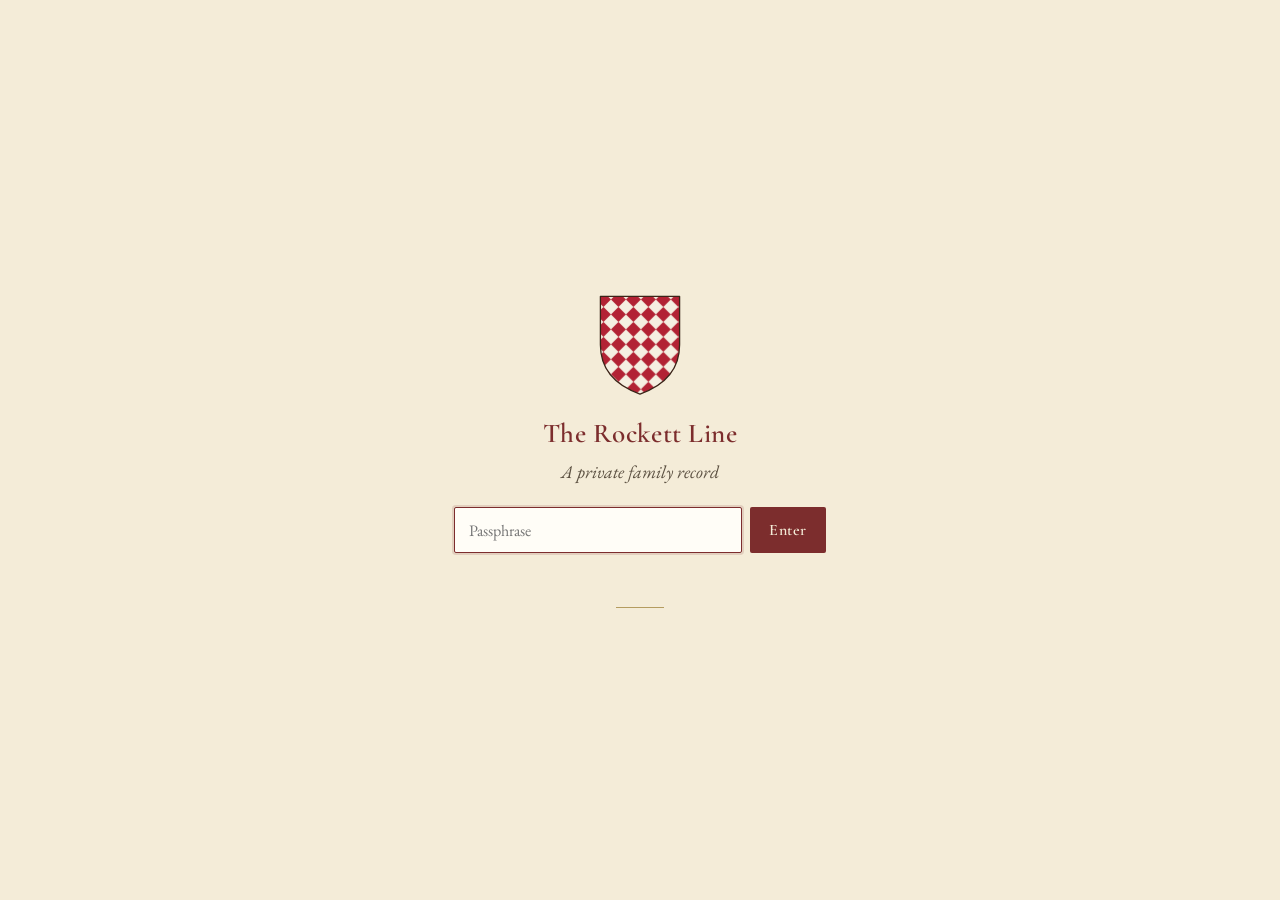
==== commit 5fa6e216: "Sync public site from geneology-researcher@ae2b960a Mirrored from public-site/ by the sync-public-si" ====
--- a/connections.html
+++ b/connections.html
@@ -114,7 +114,7 @@
 <div id="content"></div>
 
 <script>
-const ENC = { salt:"SvMSvphRER+lXFyi1XNM/A==", iv:"Cr+11pPNed3vfogy", ct:"SM5rjrq+AKsL8TbC8T0kPvdhTWGQha/pO7oelGaSi4SlZf/1AMTCLlrwLd4UCit1tGPqBoBCQD6GmGi+fHOvmw6cfCsBYStagxwGu0SwzOosMftsV05xzorA2XTiYJQBiqV7B0Xw6/CVshqvpjoj9cQxE2yRz3XyMNvCfKsLnoFyVRS9pWJylEORiVm21i9vCNfiluG7IQnnQHbGP/eR2a50nqQhjDn1j0pqaGZdB8rjBy9Tigpl4wKMGjkYOOnrzdIvTsxYWm9UDhwYBuH8H0yRQUL41G9NUiuhzSQOFTOlP8Ug02jf4k/UH3duX+uzMsyDfoejJvegl8i+taMyEKHdeXUTlPNUSZdfbBA5qNnN++u8PzeHTakSTtxB59eEz7RLoOgVvygqY2wurcY+/zlj5jYPJ7N7ZEPTrHtUzdFwNz08EtkcjSE+aXVdiqghFJ6sQ7RAJXhSEBCyBbOJAMKJNbzvBOEpPPaa/e9IPdj4ceYu/I8y8fzwdxqiiNHoIMlCsSKA8O+LtpZH6g/WXu3dagqWig/0l00Q7FPy1cvmwOdWl/Qi0noQBz/46rWR9T86vogrfq0j1orPNNYdbcg1BUrTEKqh4XrEnyItDmn415ufCfi3x6okPlE6ZmT9uTURFiPTyAuNx0+LvjIm6QvF1soUzawge2owP8XzasxV6OanVVmEi9NDG2aQdy6QkjmV13OhK4z/4uMSYmjM61wx2HljMN2xSOSwzw/vuQ9uy73/rUx5+GEOHhCJbi1dPC9jhmdq4Q08ew40MR0IQHp6ceQ3XA2akFrILV+PGc0LakCfojU4JoX/4BY7ggYKzjW4cMuKVYQSnkOcegITqKRKc1Y05VgCPG8BD3J7w3QBrHUSgXx2ZM6axdFYfCKftr5gZLBTeNtTaeOxG0tSTiJaY4P4yifm5akwEx7ubJGoDuA0v887pBmoKQgUiawukLcw7kSByq+iyW9zi6LoYOnBYC+vWMZyXbRnI+6NJRMXHeob/6ZczJ/DtU6nOjo5w3ybFX/7lUlF/D2wwFBT2mC5mjB8EKCtZgrjnciUzkxoSDEKYtXI0ohGrFjUwByIPgbmrA0AmMs/g8Wt0PxUPlvJbgqusjtCWlKV860PVhV40MtcFzPMhotVY+RZMoIp1h0nIp0pZBv+vvOWCR5JtPmTyCLD6F4G5pu2aNqsfl2R5vbi3DlpOYg3X59sstI3S3uZyvbVWme3am7ISG4J0gDifQJKmuJLftg/ymoW5qIEeEj1NEpNL8uz8pGjSv8HRcdeEVnmie/[base64]/szOzMBOyrcp9CmmixIH6vpIKy5YLMul1JdoEJyY4QZ/pEsqtDtyIMNS4y75vTOCSqjQwbG01p4tR6Poi1PyGPRmLYfKGj9wzWPvR4hjiZMQLl+UsRfbcP/hudcyxW6paCNlWKPFe+V4PyQzfG3IGD82XuzNqvzJsImQAI7APxndAylPWHmXbERSE5pMHsLQ20OoZQ+qvr6GqirJJs5Jy6BGLyqNpVIVWu21r3O0k22Iw3ZjPBdPryosaiH/yXwebuavr0GxK+tMhl6azbh4H5uqqylSUWJqAVdgIsDduwCbQl8DgIDkZLyq4QbSNVexQ77rmrw6ulW7P0uTeM0aNu2U4zOXk9/[base64]/f6j28Hpa+cNv1CKXGBS0oM5DAFkK4xGaHu5INcN1B1AYySEddtBE+EUEEqWNTrlGFkI2z4P6M/etvpZT4QcNEGUrgZldWtaysN4hXTe0Z4S0P47vVceeGPo+bXVVzu4Su0PVxFc3bqWKd78nYWqIIYpbyC+OSSFx2ZuwvkZs817hx18xaf4u0ufoLTNV5/6oKABwUUOrUwqJ1ljADC+wwbx2njq3TpMxyeYbf9Dtp+ceRKwad8c1cf7SmBF7xj/49SyOQpOKFbxwa2yngIYpR9DYJIDkrjULMurKA4xZiJmtofOGgnSmK1YVNsavf8diZ3kLBAaw31ixb20z9lvbzrVG0U8Hb8f93DcNS8dPDX1NliLia2M/05U6a5P1/dj8UOiXI22kfeN2RXJw/5BtdIccn0p2wq0pao0VHE8szYUJbMVLhuAbssJDBMawhLt7L0HkeUm2TekC/aHOLqYElajgsBqTTiHQBxkcnGyuTKqSt0fxc/+H93x36t0DpzAx1NVIrphUL7wHAVB0GqCKZOdK8PM3ek8Xao3S+Q4eSkPYI9eiuxR+zWHIGbtVxCfHg2jvysTP8zGOwzAW5XzaKAKYjJjaT/vJ3A0nMIm//tWQCSkIVdihjTCFnJQ57QGvYioGOLgNitS1SsWprD9mA8DDlMzq11dJX41x/DIunfHqj0g5XorW/sghN+F4s3KsT5CQ/3+uUcFKUqRXLga7jQfgj8s/TDTEGCBu43BZ8bgqYguaBo+MVRxMaIEPWmP/Kte3F2fDubrfY8IGlHbxEDe8SznYoLPocSkNX1aik5DagSfqa6VhNIZCRZ2pj9c1OGAtKwU+N40MUTlBlPiPz6U4kyW0dwxlv8icy5PzlKr+PaBQ1kP5T8ZO7l4lUGAKMz7UaB+hMUY0izzdIQ6Z+S/IsRssVJV4WKNMV1X5Xb8Gf8PNnZKXLZB3DKPNvckEcvPyFta+PMHf9gFrFG5h59f66fEKUSCx4R65ViXi3BXxo5eza2TvLCGb8Vm55ibbr7X5wuACsmPUCe3mmv78PApC0KS8FOL+9g9GTzvoYaa/qsVrBJ+1KTyKzTp/Nojd7Z7aMwTFqtIpGiUL9kD4u7spV20kS6gVa866LUCYqa2J3t6R6ettL1X0H252K8rbF1XBYgGg6mFQJ+8d2yFFGA9Gx2LeoilK/[base64]/mFLkZPxgpqhgS5cFMduBITQlT4AZjGzzy5pyLWVJ281tOUkSGJakEBbdwG/HQldCGPYn4xfmdiZiMvUtkQ6rPJQI/RilMDoTZpe4wGV/KFPmhrLma5wFY1XE20fqzx4wHrKeQjB/jE6QqPpV5E1+q2oYfHlQn6X5ffkJDZlSrXq/JjaHN10j6FkPz+09ZKnE3jrNJH3rxJOLis6lhIYl1VKnq3xs18TL3fDQPxKk55x/NAIyBoDOJeusXiHVioVNYABxKEh2f/iefGUJEJJRcRiO+dvGkaUrUnLr5KFsf2L3EcUA6td3BU1fmSvx0cgU0AjyM1sW7PfSIEbQ51Tbc77DaR4cIU1WLSeKRIlTgNaomoUIFlbRkBPXmdgtz0M2z3xNZkjJ9WbkSYGWWVOg+fr7gv2xPcrj3BMGXEfl/T1G2gZ2k/QmISDpC9PrG4kTS43jWURcAF/+irCP+EjXWUaGlGqQyyWwwqXA//mMLQa4oLYJWqSKuA9zHWdi4oEg5oJfUcEQgG5ETo77Zgao17ffqRSOoF3RNqlJJu5aY5KyhDTYTynxKEbt3ZGCIJefCKke62uImNxE5mYfNSiSDG3kPDhi3kB1IgghCsLQRf2mstOFDMgFnvqpDklxearpUkk92m6xQIIwFjr/tRICPmJsvkAxRffimv34d37nTRo6iIXWLU3BmEnqJR8AhrE8CQ1gw7V286iVf7dpm842BNn2oHiHCVX+IDyfFWMK+zgy1bTilev7Pxa0n/ypNUck1GwNgh/LRSQJxncPp+cMyEsPNLi3K+GrZzqz9bQx/[base64]/XnlCp5s+I7NV2xUtW2JMVFIO5xxfgu/Rre7v//ZImpRl300wZ8mK0TmpBjcGqDiVFJERmzC8GhkiBz1V2HEsdmRky8gqvpxZGeT4hVr250hye6ev8yvJw0mI6stis7V97BFdGUKV44iUhnKWqq6vYnjHvwGDNQ/WXh3GjXC662/ZYZcRhmg0TweNum4vQdPuHlybcB/z8dOXKT/MlGl8yRJH6z5oj2FbD0f1gkV9rFgMNDie/1RleJ/mluPsfpNZs0rGevVWRIXbj7Ntgy5KeCjB1uSytTdFOx5iDoqHDoIt7AsV349ZthTpC5f/PNOGOGO42KknzHFLM4QaBN1LEsLOfCnqgN7We85FBLnHxNd9ezN3PcwZ6+iygnppiexHB5s9oQV84sB9+Cco1/[base64]//uorPjm3mcawpHtM6UjSXr/O7oVbH3yugxc3llHtTUA/GOhQhlQQozNzQklk1kg5epzlAPM7AuRsP7kxVZHeE4a88d+NROURshKSkyk75BHfvtaRFuuUWtBpzSK40qQUnlCX50CCNCXar9U0BLx7AwTHxMIGKW62MnnF8GcNAh83C8YS5dw+Cm9oykNAe4xZ5uVan9kjCP3zOC1XTQj1uNhA2BQ8ss/gT68l4/0A7TXAgtcSfILU3jNDMJ1du2ymrhaD+yqc3IQOHJr461FP588vg7dza3GX6s5PBvAYgyGV0TaNFiRdpZwFWosvqZeLP93fwy+pUFiX7LMLpcxZ+2dQwOWupRERY2pkHM0pjU3F1A2dfhIj3BoW7L+/8B5e6CBKSMONoYhqIID94YPjX9cBW5LjTP93ctLhK/[base64]/yEHoUVY1xwaqpLjbvzOS93A2FGWJQWCMT1Mcb+UJDtjamJSli1P5qFAhWW7zhwmDcwFoeOSrcy7FLKxbOfl7q6kOUuTMn4HETs3LfexwU0yFpTa6Qlg7Bbe8UhUNDp0epBGP6aL1YwEJ9C9YSdvi9tZIh8ql8wzfnE2nRUxpnF32Hqt8pBqqYls/p542VI1qu0J1PfDTaRtJGEjZIrgOamdjQttRPG4lBCWvLRKABG5r3upUYy2YS632faGieKKOHSUh4743qCxm9SVdieXMyCeogGbpawZT680Tp1/[base64]/vdhchYtq7pAQingUzinskE4lpRWKI/d2+eFNEeEAZgIdfqCdbvjBS18OQIFAy7NgTy6FbCVGR5G4LyLi1PkAbVyVhWPmU/ilbUbG6uVs8ajlnPQzpTBVZqRjtyAEyfjNu9skUnRnDMThQu6Zizf7MaXFv5Os+WphcHMhttEd5Fb0DI6ZYy/N2uBf/HsKoKcnfzEXEFYIgwCJAJNsogOXmTQbPz7KThIO3ReeZk/SnXtHbqYpRMXHh/pgO27xYbgK7HUYBHLYUEiY6gc7prkv7SwY/r97oP0IFQxLzOZe1rriwA2A7XNKI+1rPLtnKDEoHuGNHurlh+fYKg/bg5sw7/xKg+ZjHciwdl2LfhqUeOUA7l0GWa8mVphpVji/be1vGGEMOXtusSr9p8yYFvJ/rAsSr5AzzThXqR3676d0DjxhigyTLV7wnoOYZy8aI3eeRRASBbxcw4L5ic0N8ip2S5DZWCbfoHXabzzeduE1UYhWywhfMJKJmHS2lKMfrdgdWC0O/nHl6lcEoq1vMXtQstizD2qoWWkuzvpWgfzNZEAnucV2iFTniiij3/v6l82HHsWz4zKW3X3QaGlvCSrMXf8PtAOM9UUFAAR7Z11e5ef5zHNgIbBSUqRowbhQOr64J9wftkAAi4++QO/DdZkw0eSuDVStz157i6wQ0PwBwUtXijTg0zTbS5/gIOgrmue8yKHp5KXWVf7+IeaasLh8O8bgFyDpDXCV8RUq6QDnZpK74V3gx/pDy7/JCr+VFl47sBsAlw4swTAcDkK6bf/RVMTVmmv9IJn55t2+IdLAyTZ0Gf0BlAvcHLE146kXlbqyUpcAYekZLziGCFJsm/qjqXYvai00y02ZKZLZNVYj0lMl0NkHV4oD+flE08gEXVVn44lG3tIApwJtM+j2NhqFxINkEmUP+DY32Qgaw/mR8reuyGfJtrjv+HhPNI3RXWyXw3uSfuQf5JhwTJwfXi5SYobvF3z4JNa8K3K+h93U/4uS9Py/cfKo+22MEL/voM4Wu7s5UI95MwuheSgmnp0Pi8lrPU4VK00NECj81Wr4aabckNHYdaQTKfEL10LUxJqxEv9+yqMeE5S0za7Jv9q1NNdAzQAwbtiYlrGMmKqcxUqw/c2TyM5QgsthgFGx8/AVvTFuCTo02syPS3D4IlWeaL+uI76Y4McfbO9SEcxZhNG2EG7AnyO61pbF4cnO/vYKhq8biArYFKWUvfCC3uciK7aR760Am8BpfD9j588mE1EjwUxJx/SU3CRy933CGhul7gSG2wmn9QZhH6BvQMHsby+Y4gdOhKwJo1a1kXH7D6JOn4agXU9eDe0/htSj+ibRbvELN+7NN3mDgmZ0f3lrtVcMbfJNqDfDe15481CkXFyFoS5CiCqFW8UJGCvPlVbMpqakf0V0uJO/k7FVOeht8md4nHItc1IzH3bFl0jSquh6hzDccoGHC24Ycy4RaCmtYsBoQmR2j5o5CDQubky5RvPhKK2RsEAJg+X7/O9s9yoxm1g2DD0O5fLXrtbUJX1VJvFc4HS9S6DCwbS6ExCznEaBiVNIeAz7szWpZENYrG5W429VDkx8FGq8Cp8qXqWzElKw5ReX8/3FfJ4Evm3gBkB03lbSj4KAJmlyO6LQKSPDmWFFohAD4peJpHsMTygEC/oeLwTbR8y74mpy7yUERK/3buiGDmFihbqGf4pZJu5nllNbkKU+eMkPBMv/1AHjRoFUwq6dhDARUfFR+AB+bbD1fItmpb3uOc3VVhIyPaghChUfILrtW2OZwimV79I3hgA7uEGDbVVHOLMrutTjKIP/M6ZKxvxmeD7JnsIlrzMl2jzyYF9E0w6/88DdzN4dLPtYOmaov22U0X4tAOt6yE/r7WvTr5P1h6d4Lz+ytBHXLP6tsBDMno1p+7TPuaIg4/axVtuIWmsi9srVUj3RPrWzki+6oCqVfCMpN+VMDBEKwxdzVpJuldRcLIcDEAfYNRloEsVsVcjIvZxFuwSgg/9kDcFlpmTYaRMyHx+Ak0rMT3wcpDswajPOwrlemqbUQN9aX8K8UwLwz4rlHvklww0cfa/Cuu+EG50NPmQIAIed44fNvS4FHyG901E3XHfmRcaLRDwii5osvyImucpnahwZWpWs9ayDs8F8cBwdLzorVfjc7wrT3BaH4q7WBAzwsNrgWwgawH7OS3ud/HlRhQHWKlzbI7qF6dZZ56mT9e1vx3ejCCoG6WuEqknNsOfSmWcKXZZIoxrVqJDfPJNxNHY18fi0S/1h29TF4K/mS2TAKu62e6AikVn3m1l+3mp2kA6U51qjQYZ3Uje34p+Y+jriCdPIkT71tFwz+5dLwGkm8KgZ0Xld4On4BFN7uOFKgFNWAvcaWH0qrhVMyrFEyIXydnR2pTSCgwzZRvifO1Fn1M3956TTDpElCattgqSesNXzN/pV7ZPAlSaTY0IcCye1hTP0fEdn81+F5i6FK7Byd1nlw5ZXq1gnTtM4SiuYCswf5og8BTo1g9rhMjGuwIe+M1cdeCFUQ3DATbLMcV+psyninfqV/1boVJMqB++iTYkJzOUW8ziidYMxNTA9oNUCMLXKhXrSdjrAJNmzuq4ZkkwjZ1saBMFmIQPIVqib4bC847mJPwV41cjzFMS+r2xTdCs/Obm0Wwc2MlqGreE3dD52R2uRxaOZKP4pfuYNBLjoNFYI+0PlslCDRJeNj4v7gt189PijGyF6rGCkqNEHZimHRSNGIoT2Fw/i39blwBTXTmMBbuNnB5K5Yur1zUGDIKsUzvlxv9xxZfakD5aKZNNgNeFwJeif+AjOQGWdvTAj/Y5ITFX6H99i8Vht7jbgdoI8hOA3lVv2WFQIL81oTiGbQgx9yry6iFaVdtQtpxMSEFjfc23NjJ6lBBYMZP7ISLMYzyvkXL/lbZeFCIY7hDBlY3saHMEQztJ/H/6lphtBbl0Z7UZ18aX9F/[base64]/MhxkHCI/+d0uUsSVhr8KhfxpaFk0A1SpaOs/QoHtm/qEHnZkbi0eMDuryjFWaTp+wtDBlT1aZjMzrag4IWDtQTzYS44aZ4y0AskkFEzl1Bmx8YezPS/huTGLVkd3kLAktW0R8JtchFz6YRsForLK/R8RQRlJ2d45ZHceYrRuBd6oQ5Ks2QS7FbFZs7pzJZ04SGkiTg0O0QLZt5q44YbvuErgYl37ssBqo8nmd8mevZGIBLDFAiYBGPgYHmoq++IdgC1Q3b9EdmzJecuNIUFqqezTTV+rBajIigiSB1gsN1tOsYNSqLqYnU3a/[base64]/qgrDUvTkGo+Ss6TIH+k/l3s9Q8aJtfAJfkE9PmFRuqdtOag+nDfA8nnWAO5nGGfCL5OuHVPavc1CEfMuQYFLNQQBQW2mvlgquZItmTDJrJLs02sT5V9sOB8ZZvpLbgiEuJ+VL25NLM7/m57Gqf+BuKIvacJrYlXlD3boC49H7dHAEC/Z1S/58eQApJLOmIR62L/oSVW6WOyE/t9Ap7iJUwOhakYZ1dfz188Kf2zwEm34QsIaOSO13Wv5VqeGjV1y8iLr9IU60MxOOAXHmG1HWjbN9L6pmqputmWyfKbE+7z3HY54husRbFjLmQsVPd7yDaeT8ercoOyitMGZG2teA8CR2R3ExAgXa3Lt8wCpUdAjP8PU70qzUz3CikSDxWMNadkp/LFkacNZStGMFzEdJ40bDse0JfcC52ldpbIcRXMZ+ld6nhHyYlhjloyrMC6AvGQIlTIGpNUB3ymM1q0R9iYO379BFr9BAt3iD4aw9y14/[base64]/GCxZXTLiCScf1pG1BT4V57JMjDSE5EZQF3VynIIhTacXbLhfEivZokCEcYIPjAsX0ipJPwV3BdOx/qgysPSbodKrqC0920dAbw6FtIUKv81COCQRWNttav2BMUj2j08nhlHtNg/gZSar24s3U7dANnEPWjVU2QdtxDJgrmfacrF/7CxhERQ7prvGKNgwGh4RleZp4+ADBu+6dq1wOdFBgtgY9ue246EBdt3EhdQdwfmnDSLrohi5DlMnUSl5eultsxXsBIVl/cDhK4qr/w+Gfp+Zttv/WJJrGM7gmImWScNEYx5XDYUln3ZAw+W4UBnvWsrzs5/+Q6KlUe4rlIZmE2vZ4XAJP+v6rB3kd2MINNcBLuALkK87i9TcNDPxE+lhFWEAIJK0ayheEzzikqPrlmnfBFWGqcF7+ZUwIhBv2nDitFnRlCs2ug/1wVhORGBbPMVaSYC8XNGI/JE1rnjS2acZsYbbHcdRRKJctm53UxYA4h5zwndJp9W74maiZur03anfuCrX+Y+d2638WPd8rVEpMa+JpJc561iiuCtgleewY1oupwyrwT59Y+yKsnPzAko1alghUOqFevaayPv7I2gTujrSbP1dN5W/M/L5p9ky5Qk5lGvKmNBi/Tu1ZuueL9LptVRNsuEV2zSFuKmrQbEQRa34z7k0R34Z0ie979BNeDC40kEwXD11QzO96TFf3NxNYlSOvH9zcDXY+wDe76iY4Y7ed3vaLDqINt/illB5NAjRapcPtdVSlwZ9KKmZfq1JuKcUQdWHflRpnMJ0Q3aGnLVlwM47TQ86OG/YYFwcwWvFwEhi4/XhUeRrWBTcmhxvrHHZr6BEpCcLF206dALUBfqcMkvt0e2GNBmjxj4r1XsGk/a8p84cprg1i1UxZEyky64CtlZcod0saC/V6Vyi0KLLVNLZ/6lHwDNffeKEKSsBmcJ1wJkr9v130LtxaZuH8CBd//lcyDZSi/BRynLZQ5xpHnAXc/gHKqYSxeTx6tuDNwDHyNfNssSevfTjuyC/T3UXYhxswNjv48teFAVWDS+kBHPbBwyu/oPX7dc7ovPdKhU2qMotZqO8WEssUPGDVXEgxrcSVDrD60ZBMg8/KVhexpmVbHlOOswZ/S9NzZk/JJC1mvv30B3xPzEyx2JYFkodgIOFHbcatFUjbN3dbtHItODQHK9RuEWe9l87UVK03cyijR26g7wuMrdnk9TeX6BuOkNVn5hi6d5SKGDL6dsyTiGwRpLXm7wzIPCraM/NK6RyWgh2cCXepaml0xXw8cCj9/TheeziRBPGw++Ycp9k+OKrrQ+Yso7w2/pIRuyr+a9+kssxf0KOaoxVBHxpQc0J3nBq7sNe4E6yOC+TlJaWDh+sm2H/9b1p7Y5KZOoe2sfVxZfHVstMUh35ugZ/HWvQAQ/+kHeCsAnzH2Ap/YlddjZRbyeZAxWAzM+DzLi2hfXvkF7w1vnEIA7zeZjIaqaWBLoPIwZ+qo2rthE20+INnLdOKJ48Am6oFRQR6RIL/6zpidBAHoSXQZQlX/cE1F0qG31hnNHxPbzbgczEqK44ijt4pqm/Yb0Z7Jq7gBGEkOMoOE36hqZYh8jykq1J8BD0vvMLRPa3a7lB/ZwjEEyiaCQSvxYNlvL/Jh5FFBvAksuNL+2jOL2c4XQCwKSqz0vcjcUNpYoxDV4i40rvAPmC1MR3/5b4kqa7BmJB7B2Bs5fnpOXMQwsODFL1K0fkDhA8f+nxK2+z070nefKCgqfnNbxCtC4XZxf6TfGnoYAieXuA2nb23tJiH+slrIy/YnNTk8hyTXZrlbJld+E46gQvWQ8jTT+B2vMQr+Sz5Z/C3wMlCzUT+Pq7X9RimQEVFUgAMmiXXTKOIIv1fuAxGA224Zn1gHZiTqA1dwl82RIg8Y6X0Jliip+lDzV/I8WfrwVVx0/gRkWb6JfnR++r6c88a9OE24V2b54R6ewagfDOFhEI3O1a+ksoxWU9d6Zu2eI8lwljhCpQyGn8KHpucO7ovBWCOdNeNK0Qh+/i681r8+iz9o4zhsq5+Ynk1aZoS8q+yTMjQIUrtf8C2tIiK0FoCjTrtfiJfIGzbCZAYkGQw/+RYC40xsmTwu3TUmiyI09n1nq+5GH+qfctbhGkUftQEUWc7qKGAosLXxEvxyEleSg/oxBuA8lwOnI9tP9K1Oyy5ucLN8NNjL/2CPxwRE4kIY0S25/eV2XPryF3ACykzzFakIudT9lnBcfepnyqfSpW8Xmzdaw4a7J0jAVZ0VqD9EtquUk5HAjBkHs/XO+Fnd0V/Ot4HkjivTDWADszHpZBDVsj45TsacaVBMWhr4eGYJoDa5e8CTaXZT95wk0HuZcOzsmM0OwThdWHs6eh3IaaNM0178DEZ4IEj6cQdqZG8yqMcaMXKUqhSshFYKCBLKmV9Oad/Lr0jZgswsk+P4PqM67CYprl3UKhDfqu1MFoUr7xlZmvuzS4dFulq40A9jSNhvcSBZw7ISIJ/8n4sWOfuUOpxH9/MtzYf12HvzHPsunnJVh/2cxGSf72pUGwAg7aBLybXnKRNkILWfnqHn8HuQb89P5vhWoIY77H4KzjNFU1to3TlV/ViPMifAwUK4PggitLiZNXxwzSiIY2uTkprVSYSvK7+QBXYuBW2e6oyqjr5IbJnCEF8uFAmeIJGyaqYfoUoaEF6+VcsvhhA3KlxvcrAwCvPAGN1cZeyF9gBVSq9g8trq5bRFQ4w/0tVNN6C8qyKV1PyDumEp0H15uwMXPmPvjkm2d01Nd7sEKTj5y/BFbZ7G5QDdwajibqE5Y27aV9VPSwSYkgfMNdkJImHfKz5gGvAyGo2BLJDk+DBiA76j8Pyg1SWWIVAjj3fFi+WMotcDdwx2woR8bNP/VcGy3x9oZdIlGU0cclaQkzfch0MduTQ9R9I4D4xZVi9JOlLUxtk7EgYVGQYoC8J4i5dTLpwZn+6gmr5/[base64]//COVleoxTS2FkuN1pOdoi8mKyNVDWUkQFgQBd+ZxMHKUw8bToQ5SMMz+YZuHZuYtYJ+kVV6vaUDUEUV2l2rv9lrje0zXvn8iVbS5Wgg/IbZZHi5fkp/HHdIppM1QBW2/8qsTJ0ze/YReNzq4wHaHZ/umOBPCmeGugxdpZobfk/DrzgWk1UmVgFYqk44A802+H7gjahNPgR4hNezeU/2GiyiQUfyJGV5t1QV+v9Sc6BiPJ/0kKtEOSt+6CbdXUOJ5+VXPBvkxj9JXJA/2U7L52akMZaoKL60uvYgk6V69dccLcO4IMdKdfK1dzM4RD0waMP/+fL+BSLuW0crdGAA4jn75Q35i/AAJKG49LQvy2ndHtFMOyLB2D9wijXy24/ShOWzxFQ0n22/EOXJrpZZPwrUhAKamv4yp7f+YrlioGwpgZxuf1v5Jgf3ERxx7TcTmsGDc5WkDpU+KJVMooLCIwr8my1YUVT785+s3LSMesmK8KPriq0DVymEUpUxYmRMDbb7T02g7jj47nlfwDocesjh1ID/8gnLkEnB1MSXqxbJ2cnB3fQlT1dYCviBY6r5otUKZJ+hfFuJ7Mi+LeeqiNrarkzbW5oK5MZTMWCiMgk4rpYT0Tvx62hsaMsMHCGxB32hTaM/Vm5sOZdGtNpsyN3El6+fLpM8eKXrpYQXtQsfXuOPY+boXmL8ZXVCtAnTxXBytrSd2V0EuXIn7FlHfWBJSqyFtGn1L1ov+/d6dGvQATQQZR+WCUc0UwI8f1Bi/BYeuUc6+bhntRE3FCBMzy1VPteUKYRRkcqFPI0Z6MAow+FiJs6QOUIEQTLoiPCXWO1heJTj/vq54GEVSY6J0QBwmSlrTc85lYZBw0CjWjN3DSdC5yj4qqd6tTxEFa8mN9GfvoGN6zHZUw77+qAfyo9I/jlWAodFaEu6+S3tnoh0WRxkBt8nh/KZM/WtcpNqdI2J5SW70NGEAas+z5SdFoWZFeQnJTAQa0UyWw9mBwDWbd2fuijXv+Yb2vOZx6oTpt/hSww+P7ycNFQM/MfibCQGS5my3MS4GtWR1slTTgWUwRm2gFGubAE0DKPx/GdBl+Cb/MEo4Ajm4WOTtoNVt4fJlwu5ONYoE6XyunFzgkOU0+0xIBnKtzESBtfMIXzHXIrjejxqNbKVQLr6tK3dXiYvxvddOWy2jQ5Ym8Zszn9vl9bmK5Bai8Qd6RJYX4o+MOXCFY/bQfRasF5426UcK7gD4PsTKogbJrDj1MAZmT2iXcwusb4bbD2vU36BKLzH0WkpHrqBL3w/xNwcTcp5vOqxEN4bFiTlvlcA9UbVkyMCD59GOM2j8zUdzsYWc4uwNWf0cYao2LisNVjphxRTxL+m4YcsDo0AaBQepSiOHeIo0QDbLygQBdn2dchUV9L5VZIoC/YRg0sJZtBQzLAlV6IPjn9Be4D7f/UTpvPxe/q4CWfhHa+f7SWwiSp5MEjV7+FZuPnl1HBOURTsWcTlwlwacjp8rex5ZIk5Q8fpAzPy3qU9l4AVp4rE9roc1Y5s8EpulCzLJ7zo1K3JK9MDbdh93Yp/XGbl4oBxhyzLB0jlIQ+mxeeIl7xD5l/xNiFCDdFuxp3GO21Y/sxVFVJGB6BpqFuwV/YAojXy4otaVn05xXd9eldkXIpnmdhRD+s7rN1/z4FpWA5wA5fAGRz1tTG/l/auR0zhWVQDG3pCPjawmKAJtIraVrCqhQOZLhMYxHbPS75WFY734Xd2ulnFilfgtGOuDIeEEiNkJB58Qd4CuetaDr8skOtEJeZVXmUlwZsTD5QKXj7VmE04fiRCdVbIkcyQY/AcKHSCeBJWE/X+pZNFh5oxmRq1MIU/p8gMUgT7ZuypUImQVYYxuXej0gsW2jGXOUW2HpHbsmSsXZ+z6FikQAxXanfVEOHiZYreAlUvtOU3jntqRG5YTtHsl0B/8ctRvfnOacmyypDNJVIwbRVawmYCl1eTtteJRbYul6RmKg3HfYCb1LEGvvQ5qr0i2rmdEvVMqwB6Zl/7UwCsHo32iogZXJ9vTgViiQ4xSiDm4FP/3l+7p461cTZv1v5yz81U+tmDMbLf5RJC7E18sQYH84mDn/iiBrXZlV95mgr7clcuzFVx4DIyXDhbKBGgSSj3yP09vQZps4ujz5jjOhDIe4+FD7IG+sGqGiuamYa2Kxv5rx2gXj+ZAvAdvj08W2uouvZAXbWybEotQaxzF0nQqZdgaX9v7r9wUeAUmO3LTkyKuHOAM43SQ1UtKB80B2AMirmxPYKewl/Mezy2+Eg2hoKXDzJm3VZ94Ua62MTfRLWGRw1SMIrNfIR9DgWmJTbrm7V3QMSd0UaxGjYUNFhY+OJfPbf92eG09E+EcpZtPeV/gM1eNnLMbTRGpqpCizZ9c6VUPinhmXgtX/[base64]/4GuB816v8ja1U/enW4DsPth9z4NEdaJ3MMB2mwcF76S2Qnclioum3bPJoSTq9LG169xXkPCuV31gFhPqk7bZbTkHzsACiJGjJJQGVCmyUwpetyQplFe8Xhpj7flltv9pkB3JB+ZgWBglHNvZsNKIxW7dEFqJA8/[base64]/yoPztGNf/SQgNytR6FWcXy3wW+xsS/gk+qvGmqCQYZoT36LirP5g5Gq976uWElvPnc7CXsfagsbOlQ/s6AhOFJVzmCk/Ngzba7Ae3mnLQ7tGFwj1ODWpc3Wr3DI+CgaXsvh8SHzkQ5v4Q3rDJn+7PM6q/zVfA0xI33uVLK5bt0DwR1VB9q8FP61Iipd7M727oQAKh7y0EzTv2HVmhI7anPV9jFsScyOpupqw4w2QUBLfsClvqCAkgrYbDOOZwZqLX+K3Ev8uLCCZoZU/Rw6u4KSwRaPDUPSXfWssPNjGq795vEtEV3nEXPW7cPtcTRG7/RY28/EpHg8LUDgI0kbq40hEkqoBPHXt4Py+HQOBq2HLviAqD9LCXcT/2ZV1nm1+Iw1Tt1rpc/zemxJ65BgtJVpLPaYvIfPtChONs3bLcg/n7qQd2PGQ33LsVCyY5I9c0ltNf8P2fEPFxhN4gXGgll9V2BRbnq70nqtu8YDW0QYEORSsLaXizMb6phneyttkb5jrmwiYpk54jB/QxMetTZtBHFDYch2Mx4gq6RX7oNG84IQ3v3/JmqqVgARs+N2ovAyy9PZqC3Jzr4CJDsB4gjTAeh4LtW5eVSyXFkyXAGtY7AeUwBlVataoMxVlyG2FV4CTmJ/aNk3l5toAf1VajVPNQAnRtUX2w1w0DHnpJIkCH/KCKruVvwdTR6guHsw+r+0PvmpAFIbBvp4Oz0gJS9Vy+Up/juz1rIng/0YejCY7XJIily1JQXwfXlplG3dGT8nrC3+/LK8h+2ZAgnpE8+51Oo1D/AtXkwxfUjV/YApML2radLQq+syGSSjMIGco/G1A9Tf/PfIn38t++yQO9hn3WZYfAmCZRuaZ5A7b/uJuI77oAxzi4zEv/n6f4LQMoXU7JeMfvG/yeXOlI4x2lim93G+iJ11wkWia54iDrXbwLxVHZVeyL51P/Ju1aoR5vRTQ/1bqjFJWvjn0z6Vg3hG/XMZ2AlWYTsGAdSp4K/8aVqA33crULxW7r/0SnRFRSRdDB/J5f0X7nXcYg0Ts/h/VDaAkSx2K3/5ABmdnXMDEJCBNYIa27Kg/jX/umPYx581leW3t4zJbFhKNYlu7pqn11w0yv2mPnKiySCDab0/ZWkYlzpD2hYY1eZxEG9X19tsnIQxJDI7LoQX5y6QS5CA4wz1924Cc+fillyw//35h8SWdQqpu7k5SAg7vIOiYtTV6IQy9n7EP7IjCUhrJST7uFqED57PUsTN3vE5lOgvOUZoJ5ugTikzjuWLeTHGonsF9TFgDvo8pOCRay1a66oFHuGKFXDxYn7N9TEZvY7OmSd1uicDC+2jToRTVY7b2l/uMnl10pXE7TPIIIVVtt1zmUrOXlV3bqdkABiBrmt0J+q3CCe/[base64]/lqwPyuYdclNNpq6Ssa7Sb2LhDEezl4Ev6CB1lqOvY5irf80u5LY0G0fGajos0Jbd8=", iters:250000 };
+const ENC = { salt:"JIFPhcTxsw/Ih9PhQjVdIw==", iv:"K3/s8v+7pa2+6qkM", ct:"/sJAfyvk4GctNmTDiMI0VskIR50r9RSnC8znbFjwjlHQHlxu9mdibXAzTowdDwd0jTcsQhbDA3u/fKXLjaP6QhUh2unbT3ll1MgavMOkPgTMY/i7waJE1lxI19avAX1nSBjSkQzPNij8FbHqMgtFFSO4nBDWgZmnTKPtl8r6kWHYYsZhblQrWcAAnBdn5t2RsjgB2ACdbAsKn4AbiVYSs7g0ezoAE+BmBgwN2SSrxxd+lEzSOqRYFEd0JUpvVXc1zHaOg5BQWMUJwC9GD5Io4N/t56WvlPJKuSPfS7TWANgcy55l5nk1+6d9opOSBRoxGOR0k4nKe1Nj9LXWYpexdFP0vTlh5rVIQMfz8W0n85rCnR2Rn0fCSbAxJn6/1tKE3M/cSMa8K2jdPaqgnDJD7Li6xWdkrG75tWr11z4GLHxzSZkRKWmGZMsfJg8hs8jro3a51+WvKVDACFdb1G0uAPjpkKFKe0gImVd2CixP2B4baDo21SlbHEXHn5D+19xxPMPtp6bIUSnasenAu3v8Eqqw1AyjOZw7t9wqHfPrl/6DmEChy+xf6sUkObbQwZmS+3VnnAsh5yHeQjCy2Npwb8hrmNae1RNKBL5MnhfQpEK87rugF+GLNr3zbU2cLS92zgEoJKY7maQkJpbjqPNFxrnMwiaI7ZD4/ZyVCTDik7gQ7qJbSH6qenWW907cJJSacMgPoyqK20g0STkIGWFfwJJYvI9j5zUOaFNzn/Flj4UJby6vO46QkuqA9hCTAMvcsrbQu+lFZ/lGbjQ71+C0AgoKs4KUv/4aHZc/ucNrARtoHAXMco30+ZZyMiQESWK93iIW+n4BA04zjhTdwSGutRl962rB3YsxzEzlFfMHsVZmWBuODJ/uwGyKtRsMNCEK5BnNgAPmxKDir3iw42GbjJPU6vN4sFwep9tdlu8I1ihHFxkD5knn8fx1xF5sDk3IAFmIvGhDswdpdMk/6oD9ybBawIz/ICf+JROGXr9NQ9rHgkZOoOt7HSzuVugZhuTRlnfdiyZLHAGGLEmTP++Evhtq6zS+pQ/iUUl1GzdhOHGPHHPY/rb87X82zBSlOvyezFxoHxaEfYirYCj8IEe/bQjjyxCmmRX8TE4/wSUL8xXsNeeuARcasTjRfnf2ANR2zMI4R+asGxe4VhU+qpRHeH/jNhzd8kV5Dqt2eIw4glD5tQg5ZUWRG0pHBFDruMxC+WjPl8ytYYjiFAVSFRRdA//H6n4k5eYElek+iTu0P9V/Vimy7b0NIpVn6tWeHNeX6ofspatGbOng8j+Hf2bGKxKVFkbFrQh4dauA/[base64]/lk+A+kxA1q2ngLY7E08ABDugdv0RhZsckFJot8jVue3NygveyufDn6+BXaavz0G5soVsGBVju1IsHhEYtJy599xdqyQWk3O3UdGLoJztZURgyRGFXmqbzjXBgPheTa3eZKUb6EU+x9MvQmI1Ynx7rE9zPiaKcjuaKdjL0/3WhodwOjLuvBrzVZ/enkVEch2UKvttWchJ0xL/Br7glHKnkcKLeVZz2nKz0PGH+1y958A2n5uL6uVnMSxtpqhDSra1a/[base64]/qExx6wuyN7/YGLbt6nnU2GtQK+Rb/rMQUIONbDiYJMljIhUgAGn/56GoyXIsemQCmyffFUD1x2yGy23ssa2Is1jYqIxRk9aEtHykN9+JbD5vUcpIMeoJYen+MQRLy9AIhZW5mlOzz14gX8ZSWl0R+QznuEE1VEhyrb5spwj6POuiQPt9+rK7nPzroDUUiNXX3hZodR/[base64]/RnAUzuAIlgoQBnP7VPOKQQwynqbE6ekgBiWtyMqv2I/ke5f0cDNZz04sJ2bDUXwaIglkGP4P3jiDqpoqw45ytWuBGL3J7HQVAMxS+5r9nOb3Eu56c/n9oLveIUr5gudl9PZ5Zyc9rirIj87TMjBwaJ3KMw2jTDlxGBKhYWXMsvbiGccEKnpxpumxPn8dRbGOQkPeT3oPzET/MNoD4v7Mot7TSdQhrtQJp6fXBzBieN/[base64]/fmacW0gZVhgXVfpQn+jlBXn90S/QBiURHx2KwA685IkcEqEQDk59NXgJ8crTxltmKKpgK5uTebvEm1+4d+YrjzFHOJOvdgPH6sh7QrcdnpDmECUiMkfNuGnlsfjTO/caaHhw02qaKZXNvciizWixRn30NmW862a6S6PdzAJv2OpE710GgXNN7njUF4qOoQObSR4JF95zJHch426El0AYT+ON22N8J+QPgtbvZLKiVhdcrNwlWc/4VZEEDAQyz1rCZAUFae2Nigw8IrnJM6RDiZXwwC6MySPKTUdayZMvxne5NiLf/siSjRT4eqgwQiQv+PAbeshUqxaJMIwkJvlgPIZaT7yT6B8aogYhRASF9i7oEIUqvqOfiH2AcL1Zby1nRzHwvCmTdVuCs4WGyABePabXzn5RaBrgZzpNx2mWo/U5WVs7N4PGWZyw4HqCmJSxLT+pcCmg80PwXvGeq8iylXgm6pi81Lg8fW5zl9OdW0sJ9saQuYSWfX1M1LcbQFFSItTl4P7ELQdVlb129M+ngCdNkEYhf+Ya3HsFeNPM4jQOJEaY4nfLN9ERghsLg7GL5g+uFTu9VovLlTKEF3aSGf0gZMFHrbN7DHJOQKw/2w1978RXUPH1soY3ue4NByqKpqkHwq+pib/ZClvONWeiaDn3sNthKto3BWijoEVhWj79KBf6+VwxBD1Sz1hi6tR0SzfxVoW9DyAFfUNzj42A1M1mfYQ/C/qqQbwNQD0LROrAet6tWm+66umiVKFVEsceX/MtPxL405SPww4a5uMMVs6UJUrcXqOsIJBl5nC5xSStEzGbeljd7g1zBunhiIa6eyTV68Z6nn18AxoZM5FlY9qDe3fUHfJnpQXCrE3308MRCAkT5VT60czV0YexGpukWAhH80AwJiGW9OO8CXvxPIsisH014QtaUpimG/ADxnFz8+u2snfW8X0EOtbLoDgp7cZMFL3g1/fYK20lag72gYcIguxoROb+kL+Oux3+uuwjp6NoFRdyOqdrOCrdRKUb6mqaUWA/yanKiMci95tgmi5GoenGKMANU/kZy/mEi0JfZzjStRqT761rBGvXL8JMn9Zi72dok7mhlSRqDWRlNHCdvUi88+Qnzlhjr2npOUQhobcW3OZYwXZkighw/lq/I1Cz+HkMXyLJuxXih3lWYnJOovge5V49Gm31tGUJbJFVUjTSGn4KHd3SLbJdl5ocPjJPQZcPph+wuLE6Wx0QRQuJnXryQDhZGB0UzIg1fDIimrcuXnHfitT8z1rA6HqggW+Lmgs823R+onFMCDOL71yhrB8rbHl/85ITZjPqWU2KdqWi99MRtBXtnBfNVFlqZI2Or8pHopqJazzSL349v8915yzA2FgR/MSwjcwkXRyZV3rQH7j9b7gQ7f0aavRG1BSpYkncbiNi1mNAhuR442Ids3yeu//7H0SZZF6UHtse6xPmK3x7W+t6/P88kf7htDV+nkv/VAZDOjtMs4GLT3J4tndQO0AmlcYW+4Nvq7k+L0C5MM2x+03wzJbDQheOmRUkoorZ2ptqbO6v/j5v1NS5bTWhwsnhCsaBIZWx3BkcbA6/H3SmeHn9BfOpE2MLInnVgFXWH4Pg3pJ990IgCij2KnZLtZa1VPV/[base64]/2/[base64]/bsMGb7SHAtt6fSYgb4p6sQtNrrcEOBfIf///[base64]/AtGnJ9Dq6pKVLD1aEFKhtRwkj+1BNdjZ/WKijBkxKxgSlrXnJeOnbBw1bMWZnDHqOIWfkkaDkMpTvKwd7H3QYKxcOT//6CrOAryJG0HJvBNb3f2BVUEZ+krre15KyVGmHRx8qHEXc/UV5zRlwhKHi40YKe/y6YaSweOdye0XN/tqr/XpTKTQEmziXKgEE2zneTFWLlyuk5u14jQQv5904QFMSvyg/ufA/[base64]/YEq905yVbrzO0WaGDtsJ9wyWTSX3L8Tnkon3e18ZXfz+giiBCBsQ0s90z5tWWRQfw+Flf4ZwXq4oTbfdBfgVL50fVOIIpOzD8BhNUg3s0m/hU9dmsZsXjQlk7mITLsqzqYkMZmAm9I4c7tsP+7qkGuLvPdN2AXkc5sgGLbcrzQv+xW8c2OP6oEdvYKR4oyxddRda15xCuBtkGWNTm2FOGTi6pv/oU2vjhOqh/hBF7eRbjohlt7O/WSQ8rDnYosKu7oNbBT7SJcrk/ZOlPUr4EchQ5XJrUwlSI/3gwp5C41fZmUV7C5f9fcv/szPSOqlCyHPKL8jLuB0uNRkBRd3I3vv2+YdetWdt/SrewY+Mj7y2tkQYHYw97erNgfelxFJq5j2ExA0EVWyP3MJNeTIf409y24K/dSqzXkqdg7ljbe6WLbf39VyanSetnqDM7mzBp22ls6QCMD0Dh8HkI6gj9Vy1pC4KecGm3P7/[base64]/3rVR/u+qVzNToNK/NbAdHyBGKjM0KVKR114QPxF8JUn9eA7zIBwRwM6T92xLr8TfRlmPBgYiuXjKzWIvkvlrKyOXbM23kGxC7vW++DNnGe6RJoUN8JgEby/nYc9wXkCtz/lG2/ljqehai115N3wI+O7yfEKeC9ThE7lL+FWQjO/mawM+dj+Y4AyjYhaR0Du/OTFphAemwPCCRpAKW8ek360AEykXm5KgJwpwcj5YVbVuZnjyCLVmRHTaFzCs9UdHdFMYb0rScKPRn3kO6xR9mZjv7KkpBqJqUhTCB92GlHAF3hQL4XiVZzkxvX6bs+EvNCEpLnJX9Qcif/hH/vEZ/9SeZn+hUPIt1MsrKV2e2vR0Uqi/[base64]/39/[base64]/5kr5JJ+NhUnvMKnXMYi39x9yhZTS4dHTIB++LXbXI/uTKZ/qUKvMmhEv8g+DUlKClIf/OQiQpM0d1UJ0tAgVMk22GDHCwb2Mt06qhkZ4vUqaN8Uf0vHpX6wbxKR7cshCLsSqr1AQoatkQ1tofBcWahbhYhHrtA6ae6RTgGwRVdEsjjr+mM1pA6ISU7E4iG3JpGrtavKaq7ssK5+bO8HbXh6rJDO8jbV0jve/[base64]/sH2dyzVK7Fhf/OZLXg39ydY9TmROEFfIGphA8VQkVychcO3tfoSDmthYzfc4ve9CJaVwO9x57CtiupEGMkn72F7ZDxXJEwtIsn5Ch0ioRO7pymbxJSgstp579GICqxcDNNSDJuCr+FE0SyfIEXfk8eVn5N1JDgnwjfSLcDW2yQFDmhca8tV4VFp73R/KuwuNo5Qvz9cZmhsHD+blqQlm4nOVTi/1NVG/[base64]/hmxzc1TUQkHZYo7/ihLSu/Xc/9FqdSPM3993jsbNIWLxkCtGGqxAAaIXJp97W5Aro2dqjxkdVgjTyr0kDtBhQZkuhSnLGBQRCrj6jFpnr2+W/1A8foRhb2rsnyn+e6hfKjN/pqpMHbCnAFRHMSHPKNZTYhhhvBePX3mVTL7WM7fQjOpVLtR+0FiAqzN6Oly2QLdc9MgMNwAzgC1jQ7sWi0ERpZNPqthu6u0msS3XCFXhPii1sLRVDoVIOuqC3LpGQLaZtwEfrjpk6T8FUq39RhqX0Fiy63t535Y2LEU29/UjmZ5HHo2dRuC1fXrlawaPooM4QcVL4T2CLWf0k9CWW1gPZv9mK1yvdAazSw/Z1s6vGdezBR/8O831Z6ixuYl6yHcZXakQmc+AEozuiUlxye/hs5expzU6dJ5RG4tBj0L8puPWd4Ka8O8XmOTe9ciubp3gSTQqLRJqgwgqgY/EWNSLxjERMc5nsy71DryfwU66XpxFFUWV0SKREV93JPL9AqJyfm+AhUXbky9wqR+o/OfhnrKyBIU45tv+CiLPFbMmHRDZQ937SVDEZqTjEDrRXOTCY11S7aKxu9/1NlzYCbeCMCgJNx9nZ8vWcS5UROCn6b7HbiFz9CEr22YbIR6T+q/uBnJtw6TTX5oG91gQNEM3JV17bQ+PYFTXqvyupiga4mD3XkDrhomAujKOvTzy5TYvvq9lcXB5fshlC9l1Nf1Mn6t0i834hNuM9JswDggYJCHbm1kGVStRSlD47QXFgMQRelyrLpLRVUZLNVeKOhcungqhKmzo5zuGRumOjY1N/2SXLsACuLHnxGPsegoCAj+d9nHLm8sBXWZ/IMWV0ioeMeQakIZIUVJYGp2QakC3ikbzIrBOAfgZGKEN4JRazmITLBop994LOaXq10iaGMWvgH/ZsYeGIk5GwxS9AUxITY4H1bAx0OKf/6gvL09b9Aqd509KLKf2/a8+m9/vbfxn9ZE0Jll7CggVziG6uCmB5WQus6zZP3ex4+X+ZYHGISs1iNM+KhqgIOKISgODCOEuuOpy9mom30ZyhfgSwySgTVY41abr2wP/pnpF4CMf+dx/WGKrDAoY9DsObMsGK9OYKWRPLn47f0C5sJ1svXZRiRlK9vfmG7899CC/AqPEvKzKWVatI09B+Ejyxqd3h/43B/w8xS8UKyEKqa26lBZaFyrSlNRlr0Iabv3XNovwRo/i88YxfzUiJ4KdYnIShvU7BJQzXFNoLCKXoACz+dUFf6B7D9UMFovtDXkwN+CCMRu/cp+Wh2Z8NPrnfYKy8L5z6Zr1xha+kaM6jKLdhjA2FJ7RsNXw2xCCMGo4LoYIilKGncbjTRAJyfr/e1J63PPXVKjwnaB40T0xtjlDA/jnqWakAqYuZEnh4AF/0BhYor7iNeV/Zl/eubo5Gmg5Wt5uSUZuIeTwkEAC3pniA20EUj5Lmv4N40CylwRMjFfza/D/PJ2Z6h1JKNojPlGmyQB192vdwR2zZBBy5EEMBc/w1WBUheOYM0f6LaD92xPlsk8GDnSw+94H5iQPaJNY6jjA0r8fo1TFgsCZyErxhPAvXTGOH35zgMNW6OQVeBbSAD3vtXrHqDSeDHVho4PyQPZ/nJaC0Dl8Q0WT3FGNpO+j8PlZDOY5OQjJg/9uGPNOfhZVRSn4+VE8WJsCUB3PX31sgxR8l55oamx1MrOO5r6UQN7K5wF2aOGwNOO4R+bLFiBPt6XA762Rl3ZqeOnLmUqndg3+wpuiYiB+muqOFMJL/IexNAvKFlCwomeu2+Zc2YM/6zY0QfiJKoq47YaWOpFanpBWqc3yIUUP2Tkzkgz+4Lq+o7MdPVF6qWm5Cfs56TnT73wVpqXyJwvEMSrxrur/9bnOWKgcgKveOSE2i+wuPPjkkdmCMl8fZk2u+ReXkcUJkrL0Gts4Bv/43q46JZsbCAgK1FiAra6S5qqOhpwBa/84WuLA4zKENi+kKzZAkeNzGCDVi1hVA0ifti1hjfsdbioiW3j9JgxmGA0B7qkGa5rOW0Cqolv7ZAmoBnoowKSKzT7Gd/MZTfc7tvPaVQ6vng5VRSX720YEYKFltbcebI4ECA/aSZemaym97tZpyvHmrip2CY4+D9r1vUewtmy2QWSEf2XKYfWlNDuz2H4aS+i6EM/DUY0/Go8/[base64]/OZvd87pHHjNtZZE0ZcREeTfgLi7n7OnA85PY2WzPAfwM4YNarDX+/4zUTE4Flk8qK/98MqEDd++RTASvg2VnaysQOQLsjuqQXatyVVo5LjQs4NQJPtEyhRmOLBaWGb5MdoRIS5AZqSOvP7D/ZQi/9MvtMYkXWJjnwK/D01Gw45cs/[base64]/58KzuQNrsVvNoDPA5L6gHE6+Fk69jwI4xlqLtFYpU8bb2SujlU5Kmq0A/KZyOT4L7jJ7Bl69PbhygIZZnBoexEkyIE/pl/YOQ6ae2qiZUgT4b8MyS1r8kLELelrhD8EUxS58Fxh5tJ/pMMAO85BbvZJEXgo691oy1MSr0SI9vG8P0a8CkhhiZz0sgMklMAj89BZxp5QV5qRWaHDGG1ExjfATkZwPzmZUEwIKRtNYExnc9SoiHF1+paxwFYCnAxIU2mBp1A95wcvwBB9LprZexcyiyMJE74q/g5ytLgaf2IQ5X6fInHKj4BzeNH4wDZIE2NNI4uOo1fvBnP8Bk4Cpmdc3HTfuxYeQg/bdGeIzAOoTLaMeZEq+umcRP7YANYncR4EfD9hTu8FiLe6M2whXJNIzspW3/Xltm3/eZb8NwLVp1vh1KeJ6akJ75IfOBKxEzK7Ht7ZE8uxNgwZWUzJq3qNzG8YjGjPwEVWskHaP5/QBJCP3KYK1OITJbm9DplLtrGkHwJFwyQ5g8TZXhFD49DhSI44k17VcNoeeMrC05gU/NGfJaM95KJ3lEGe3n+5DhrWmhKHkjn3fbFPCS2Bw2BFqOmh41+mPwS9dbxI8Ptb7Mmp1pwXk0AzVSeOLymUA89inZuDveFOLiKH5mznBcic6vDmxygCXNcdQ/75HSNr2WneRZlKaELW4xOUhBdAR5bdumFUWCnmirE1pAiN3xP+WHUNlHygPYjVxF6aQkfoAzgefuXiMAbctyyG9HGxi+WMvR+zn/HHUAXuvd8Yoxi/dp/[base64]/J2Nd+bPv8Bghcyf43GBxbIGgzXWtVXaYkHHqHC470pl6jAdiJr9OyKLMkauOrVEEpMfHyH/obOW7NZJsugD66p+QbREo7cV2EPr2wZ5hS/iy8+kHsSgoYMmGE9lavRYfnBju9ES2jdWULEUeJ3I2KdLD2QH8Jsh/x1ur9lKd8Fap59/[base64]/+Qx1iplOHZfQ7cXGPaj4Vidp5f9ZEfVO/T1NJtNcSwQ6ywTmYwVE10v9LAomVttpdqbOsUM+0Mgg1Ed95QiUL6lh2SDAIB8iKRphcoomXazdCmCD6TLvo9qw88667qWvGUAdYUeeWiXCpu3wrZKz4CEOcJpp2vGbqRXAmTLjS85FQcz/4rxgpMFLAO5jCpMB3yhc07qd03Xln1qFvt6wRUBgcwlVnTJvsrtxG0ara182Qy8JqdsSJbcnsAJO2RwKAJijMhD8J9qhKDwZiXdC/8Lev6WVahT5bcYrCOif2TmVt394DczfH5Y/Xq2678X8mva8dlKqKtiPjuOGoEmJBtGgXSZ+9jEwiyZJmCDsLt7PHF3nrwUbqOWhTA25jXJqC1duX0QXuQssmBmYjgunwTB58gJ9tV3qGg/SupvL+5fwccqwYGqtmKFo6GQdJP2XfUwQUWCpmbUlVP/bFR+QhFZNhL+/7OqNxvNm1db6j0tffJoJaQ8fgeBu74vyn7DJFFBcTFjCGqDHAwI9DoQSgiBf9HlepQUkJhAU7qJngrpIJDE+QAAsWJbhbzaEN52/hSly83cHxcwAqjw5uEDP3N169TYSNx+ulvxPvaVjDeJtyaqLxooDEZ08edMhqcpPoKXmaVRNRdPUHLhDpsCM+eF/T7wau/2RMoHzWJ3gucCs+kXJZd+ZOMtsdhmLTjs+B3B/[base64]/oWM1PXDxskO9TRG5V2zJgqe+eZrtIE+uDZbO+luqL5bdQf4hzfDyNy/[base64]/HuNVVba1hrqpQuK0EbNH00Z4qt1OspfGNn/[base64]/MoZoRCb6kz5agMD9qdwQYRaFoTwDj2M6MTlpD8l+1nDTS39URadl2tbQGSV/HwzH5I1P4RzLDyraNcjTwQdz7vBfjV4QFjCZA83kiXYWR74wMtddw29dqBR0nzmQWU8l3DB7xxh2C7Y3BkVQT2XV2o/H/weydF11DtqG5Qdg7qzHxYozPTgPNpVhaIdj6s8AAYQL08eIbG5UWNddaOOzHc0UbvICKHX0EiSbZnM82xvGNaQxrFvtFb5I2qfXjiAQR8T3oGrmNtupHCKyVWTwj3OWb3+Ss4AWBK/dkga2e+g/T0c0bUiiNt+JSGx8blQhQW2zE0d9qpVM4Ts55B48fofbKldba6PpuffHP5qQdvFz64BtH4esgfDEe6SHoYxKZr1U65dsHBzVnjgo977X6s/xZJMx8a8+meW4uY5DgI9J6C6lf88HapoPiGc+KkxEp1t7j0RSR/[base64]/ZA+SLolBaRqwBFG3n7lrVRP3YnqJGTbNXdABhbNtAWsBkFePJos+nyD+2ZFRXf9oyVHaIegnfUKps+hhwUAvDNT1cOGjxhDrcw0v3UcdIDOQJHBXiFmHLAOSmgjOS24giXs2eX/6svtdV0bek/9IEE5TFF1UooY15cT154otbcA8wrecX8D/xAyTU+yrBvuzYu/80E/esOnzZHFsrHSuQq74bXMNnz3oFsn9MidGpO1Rn+o6hSFlYsLeBPen5RHWJ8KqPttMMgLj0OFEJQk/kKlJCvCBIqHqkfZ5NuU4NyA43ePyLJtDSyem7RMfzsowKCcbPrztu7SzglM5JkduVNjyrQaiXfmJAeII7tQOupljlNzHTY9SWz1IOgbvs+8Mk8Ki8GGTJH4cQtq+76mQLKM2i0/I9AVoR5NF3N9Lt4Pq+lBAvHfLLJn2ONLGtqh2NXjj/zFXBMV1kDFaSq9GsOSZlV2ImLFtFfRcKNFtmrKt7hiNONd2EQ13IMsDoBVXyd9LPreZSeTvT0b39nepMV9ngu+7bLTGTrUf8HEUM+i0Ifl8lvQom9vpHNKDKO9V/ZVE6fu56iQ620qZKVzCDf5fpeZCmz+6nOhAa83Oyh35osjH0tdgUrVkmIGMmIB0ct8G9N587j/DBJHgGDYZjTNuuLEa38IUt2PXXUI/Pnq0117fe2bK7+yixKIbv+NeUfqko81CEuyNgnSHELXnpmA1aGBT6LUcL5F4YETT3SpvIYUd5SmFpxPPqDhNIoqVj1Q+qhMxYYyO6ra4rM1NT0jhrnhGgD5zzhxds3v7XoTh37WI7J5Ef/[base64]/Kj2qK2C/M9KHf7kORuVSZMrGUo5rr1srrA8/qNi/6MnYzUJlFkyATWPAN9hGe3tbe0V8rx+2fABYBCOKc8mYMg1P9JgVjcWc0YuJJwj6SrAo+/bFaJYY8IjDE64duFG8NtFGuRUSwGBYVkhvTk4462/aMUfcTaL0T6Mpf/PNV+VJHJEgkmrH3kV7xtOKvoReieEiEHxp/Z+hrpUVjFMHR5WCTRQTNnmPFnBOWmRKOsO3COiwpTQx+HbRoV2EytpE1RPq6NVeFA03dQda7X3TGd81r50I0eVDzPr6Vz1/2hPXOPPQxp/tGYZef57MXfUAySX7iswSi/83+T91WbFt521Z+fctzkHWqnXMBvS9J5dJ+mnNZf168XPOJFvi8i3+6QfBKv9d5tO407OresPOZvph3Nq3t4uj4jTASBiXeqvDM056s0jrgsu3EF03q0Fx71ydHUJqvrCDFIvWjCEK8ma5i7HAU/oFMsrDkYSmCEV59RLK1sVXMuW9nEh2JZYjNbBWtxwn5HgOU18HquH9ni5NGESdDyLq4fNcKbyLlWAaTPtSshrjttkh4zQLNw3aVgRVNz3pTzp6e3lyok40v41Xc/Ouhn2yC1pdircB7Po9ERZunIMPhacYcCggI7qwE2NXyBBLNFTUHFFJ6kIm5sMSx140YxyI2YLldxslviYC1m/f9x1/DJhaJeYs2OSRzHjgyOgAgmGTOwaRmcm4k9MZnPWAXALzGx6aC66m0Jb5YJZtwDRrlyJAAXMUkpmZn74I+NFkbjO2Vtbjha/q1RvH3d+FaP+VxOh/Jrf8t3UPBKZqt/uEWLJpvZM70iHv2vlla/K6UowRmaYRTuqSht687e6HaT38SwGmbk6FHlTraP1DxjZEjzyunSfNCwGm4kd2LJABsC14Hjr7UKfnJ3UjdF4XIWQCGdYyi/mTYVDISB3vCPoHd5g+2hB3AIV9yq3GfyB5hMnmPhtg2Mia4sfX/uQpJKnFht98fSpYOGn0ZihjLJvYezlgjlMo8Zit3vR+bj2r0urHQIudwIm2c0nic+laxuh2o4/y80zQAVCCNH8LsfetnWymqBtlykhY/rxg7GG73pQl01VELQ6sDpnYKWnuUkTdePhPuUR0b6W1voSDNOuYoA4QrJD5e7fzv9V/T6pA8/KodHgbfezKwe05Z4bhgCA0mX8GIHFHR+IkcsLNCexzgmVa779/raXzDT9f1sH9ms40N8pFYT0deh2RfRV+vrLprRIUQs66lNZnr7wr9iKKqRRAL/G+FcPyNmUKI3AS6uuq5FTNtpC1LhGGNw/iCCK5uYo8/JERXzMAfC0Whb0E9pZ/q0llMS5/BLKh9JxNNK8cnYNIEWgxxcb2ixYjCRhgY/31BTGMEek6W+IfS56U5elUsMrw8TqnOPSQR8G2dLtJpwWkVe7AHXYLQvfkSW74posJ2jCRs0F5rsZKoUA6PtArefJIsimtQJ162U4Vg7/Bzxkzr8hdBvrQ4473NkJ1qx565DzNT0lDgIPi/Jvh70DfB5nIZCkhj8NRSv0CzumNiLnrVwjLHalN+EcCvafZWodLqulbNeKnCHssGJ6XXdJpRRfORDdr7aI8lsQ2LIqnmiYqq4dn364LOVves4TUjtbdDQUjNDaio1HQIxn5doPwF8/mpW8uL6SmwFzwZRrQu4HEg/i/vJSaMzl8dKaJgdZAqRFb8UhYp9k8p/F387E7Mb7WMwItluLDGNNKMKNPtX/XoeCbhIIUzYg2IbLzVDR+Gprp3EPNyDNS3mRhRI5jHttTTMA84qZExHVqFpAN9RcItPpxZONU4lq2+hDG9L1rVh+WIHf67KmE+u+NXfDxFo/NTgbbCXvpRPAkfcs+eKyVvXqBmyKXsMssmo2pz0kiu8OyAoQvTotoxDrLEVZtR3ELP6jk2FSDTBu6r2JTtm/N/GBKlPVv2RIxCIzdtiuyEcoLkt4emA1dVR0vvEG/6Cl56HqX75A1ssfaMBKtZExhrgcv7wS2s/CWvy5BN31R6NIJPqKmq0KSDQ1hgiPf34IKg+owV0cAdxGr31wqw84ttS74529TrDn219n/WJI30B/LiuhMl9lancN2/gDApZFYCRDuT2HMqkZOpGyt+90UxjzYh3pT8kD/6wbHQXNiaNSYxmjQsk6DWFMRSvr96QAx/L+j3jzFRHKmT0m/wMrSvESC7KobZ3FBUKQ7AWe2uAGrvSHt31v2deN38bw2gxF7YAfnaDc2W1dTTK3Tk4QjYwIPi6r5LtytKES2NAy5INiSSgCLXDeVQmBRhzNIYUDQbz8+yvJ176B/wMZLoCucHr6C3qgIzGQVG9kDdG7aCOHJvRypFaRUmekpw5di8xjvivSblKX/Bh0HuE+ZAY4pSG0NqTjKbC1Q+zMrM4mxWaFsDztUcnaAIe+Pk73g5tj9LbrkhE2bRuyIjodoSzg8sKFph2Qb/mhHEPf0tVZFc+5ltP4esH5Efi1Uxg6/OlwZ9rPMRkFyMDppKM7jcZNd88wQzu3D6tNCmc2s4WAhn44XeWm74mjzZkZpMY7eaPaRYxyVrNlNKNcQGrU1I/SBztABxHDg/kDpoTQG4HXILShaqQzrT70gdTbZK7FZ6/R6xZXQXvtChJeQA2HrAJJGAbu0ciyo4+VY8U0qYOfWvKybNtngoYOjXSOBGa2XVOwYyOLKbHGrYnqYaOXEaYSp0xlFa/gfsj2D6b19jm8UNRJKDU7sk/Hktx9pcjyQwxlpXkPEYihz6aBPmOP2cipusUNi6WdRdpGZZ+6h2PY/zm9BfRmuzMlEyia64WLIyW8XkbggmNRPQbPxxqVKzkerM0MzMd7GptgNoYgGiLpV8ckv12j2+Gv2a9Me+SusQgv1fCezCN1Iwn+SS1Bm80tisLi/Ogz+1vS7wly+KcRA=", iters:250000 };
 const b642buf = s => Uint8Array.from(atob(s), c => c.charCodeAt(0));
 async function decrypt(pass){
   const enc = new TextEncoder();
